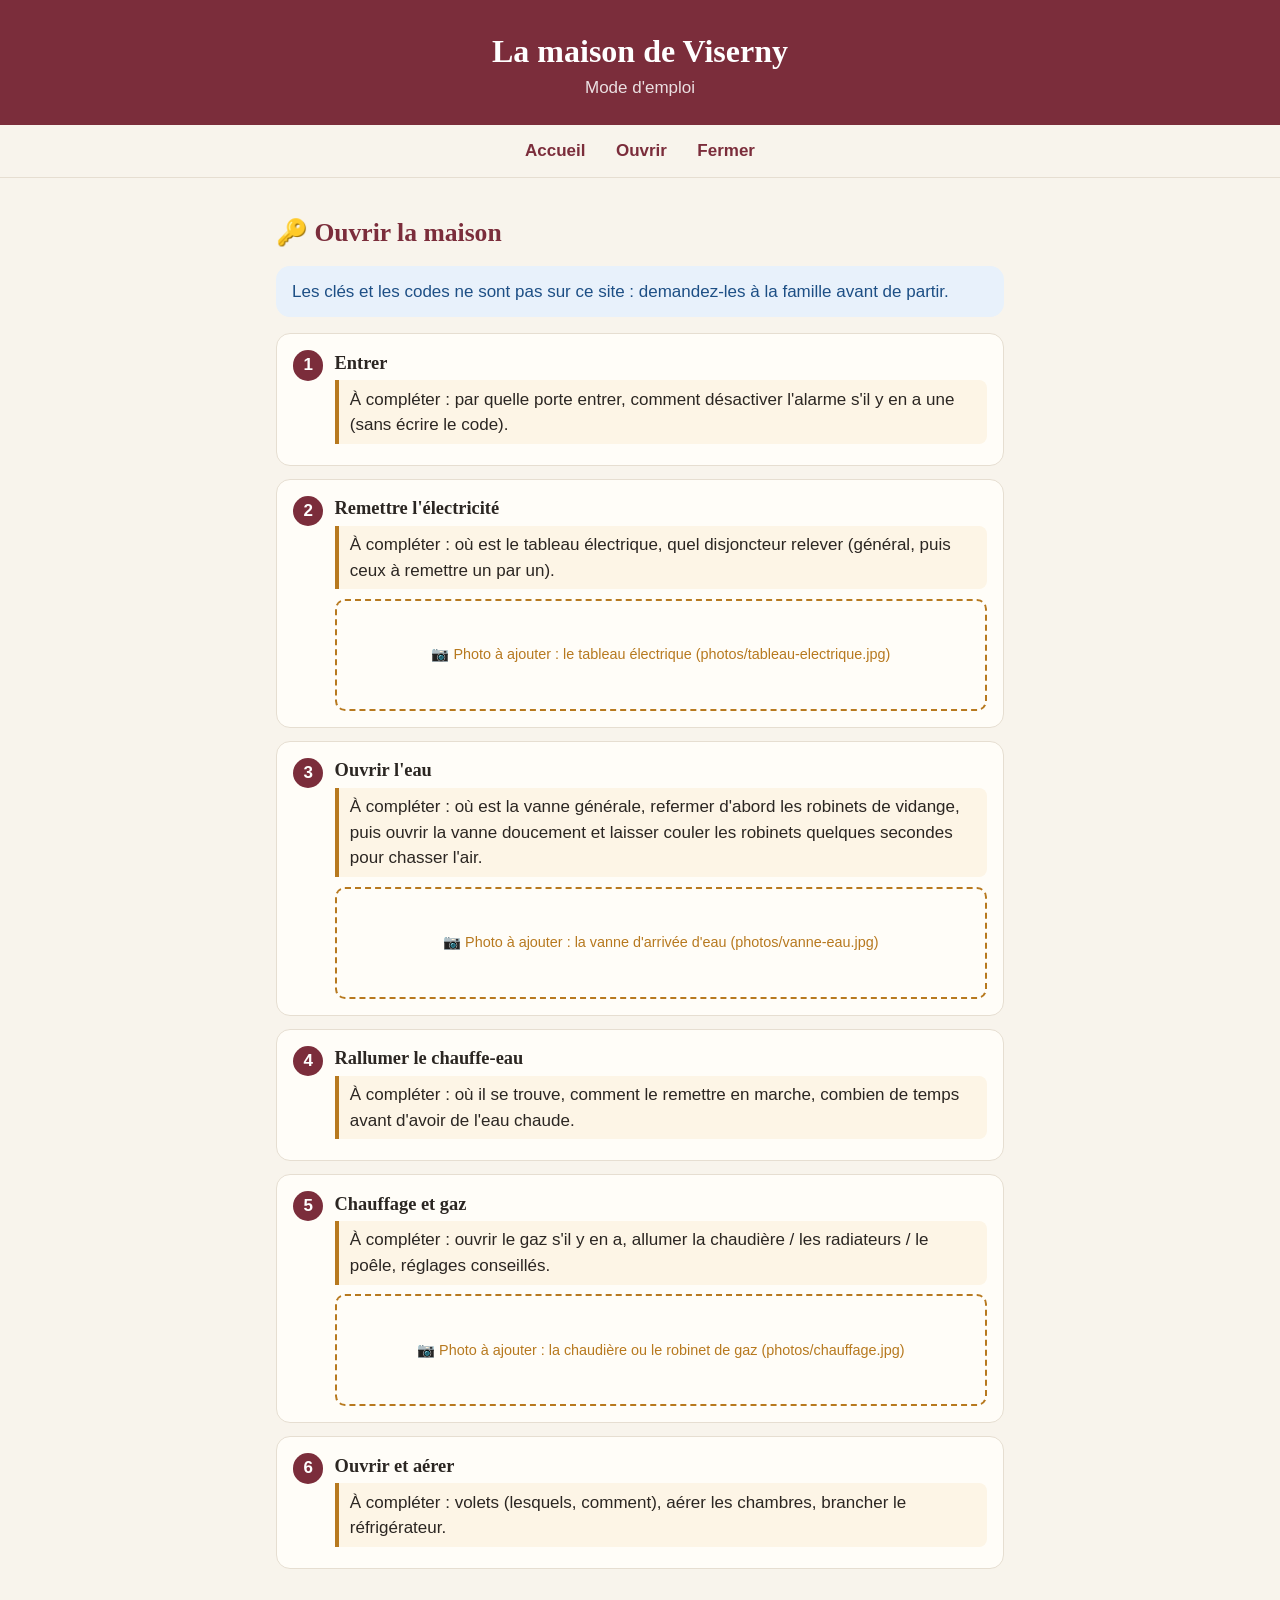
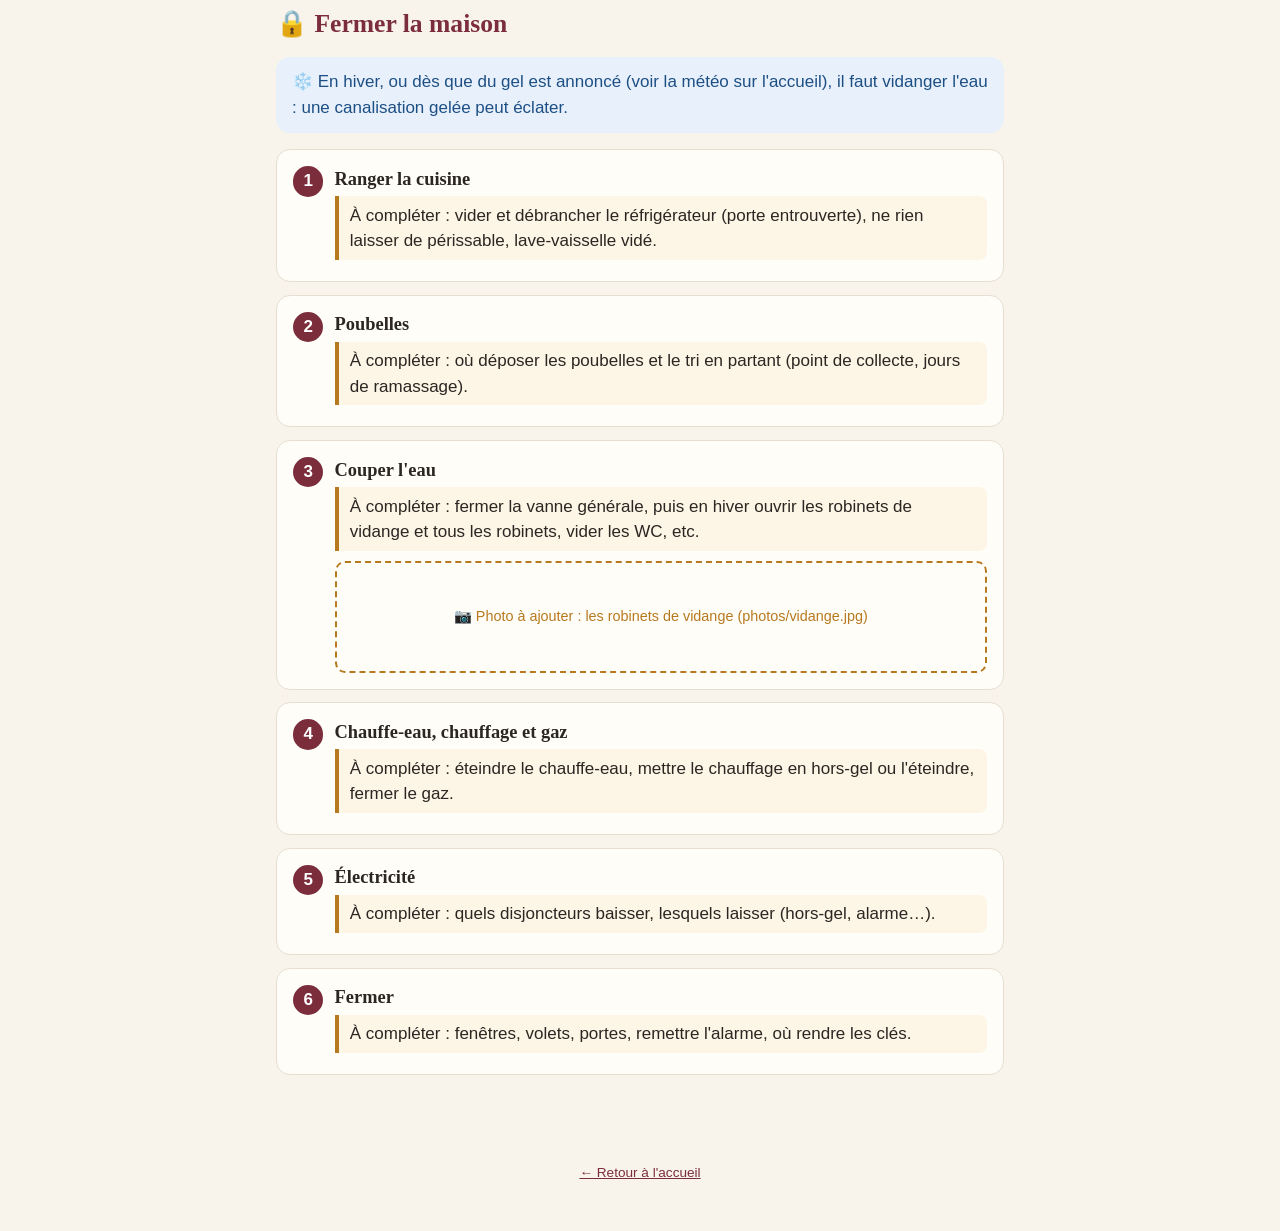
==== consignes.html @ ab9be5b4 "Site de la maison de Viserny : météo, sorties, consignes Co-Authored-By: Claude Opus 5.5 <noreply@an" ====
<!doctype html>
<html lang="fr">
<head>
  <meta charset="utf-8">
  <meta name="viewport" content="width=device-width, initial-scale=1">
  <meta name="robots" content="noindex, nofollow">
  <title>Ouvrir et fermer la maison · Viserny</title>
  <link rel="icon" href="data:image/svg+xml,<svg xmlns='http://www.w3.org/2000/svg' viewBox='0 0 100 100'><text y='.9em' font-size='90'>🏡</text></svg>">
  <link rel="stylesheet" href="style.css">
</head>
<body>
  <!--
    POUR COMPLÉTER CETTE PAGE
    - Remplacer chaque bloc <p class="a-completer">…</p> par le vrai texte (en retirant class="a-completer").
    - Pour une photo : la déposer dans photos/ puis remplacer
        <figure class="photo-a-ajouter">📷 …</figure>
      par
        <figure><img src="photos/nom.jpg" alt="description"><figcaption>légende</figcaption></figure>
    - Ajouter une étape = copier un <li>…</li> ; la numérotation suit toute seule.
    - Pas de code d'alarme, de cachette de clé ni d'adresse : le site est public.
  -->
  <header class="haut">
    <h1>La maison de Viserny</h1>
    <p>Mode d'emploi</p>
  </header>

  <nav class="menu">
    <a href="index.html">Accueil</a>
    <a href="#ouvrir">Ouvrir</a>
    <a href="#fermer">Fermer</a>
  </nav>

  <main>
    <section id="ouvrir">
      <h2>🔑 Ouvrir la maison</h2>
      <p class="encadre">Les clés et les codes ne sont pas sur ce site : demandez-les à la famille avant de partir.</p>
      <ol class="etapes">
        <li>
          <h3>Entrer</h3>
          <p class="a-completer">À compléter : par quelle porte entrer, comment désactiver l'alarme s'il y en a une (sans écrire le code).</p>
        </li>
        <li>
          <h3>Remettre l'électricité</h3>
          <p class="a-completer">À compléter : où est le tableau électrique, quel disjoncteur relever (général, puis ceux à remettre un par un).</p>
          <figure class="photo-a-ajouter">📷 Photo à ajouter : le tableau électrique (photos/tableau-electrique.jpg)</figure>
        </li>
        <li>
          <h3>Ouvrir l'eau</h3>
          <p class="a-completer">À compléter : où est la vanne générale, refermer d'abord les robinets de vidange, puis ouvrir la vanne doucement et laisser couler les robinets quelques secondes pour chasser l'air.</p>
          <figure class="photo-a-ajouter">📷 Photo à ajouter : la vanne d'arrivée d'eau (photos/vanne-eau.jpg)</figure>
        </li>
        <li>
          <h3>Rallumer le chauffe-eau</h3>
          <p class="a-completer">À compléter : où il se trouve, comment le remettre en marche, combien de temps avant d'avoir de l'eau chaude.</p>
        </li>
        <li>
          <h3>Chauffage et gaz</h3>
          <p class="a-completer">À compléter : ouvrir le gaz s'il y en a, allumer la chaudière / les radiateurs / le poêle, réglages conseillés.</p>
          <figure class="photo-a-ajouter">📷 Photo à ajouter : la chaudière ou le robinet de gaz (photos/chauffage.jpg)</figure>
        </li>
        <li>
          <h3>Ouvrir et aérer</h3>
          <p class="a-completer">À compléter : volets (lesquels, comment), aérer les chambres, brancher le réfrigérateur.</p>
        </li>
      </ol>
    </section>

    <section id="fermer">
      <h2>🔒 Fermer la maison</h2>
      <p class="encadre">❄️ En hiver, ou dès que du gel est annoncé (voir la météo sur l'accueil), il faut vidanger l'eau : une canalisation gelée peut éclater.</p>
      <ol class="etapes">
        <li>
          <h3>Ranger la cuisine</h3>
          <p class="a-completer">À compléter : vider et débrancher le réfrigérateur (porte entrouverte), ne rien laisser de périssable, lave-vaisselle vidé.</p>
        </li>
        <li>
          <h3>Poubelles</h3>
          <p class="a-completer">À compléter : où déposer les poubelles et le tri en partant (point de collecte, jours de ramassage).</p>
        </li>
        <li>
          <h3>Couper l'eau</h3>
          <p class="a-completer">À compléter : fermer la vanne générale, puis en hiver ouvrir les robinets de vidange et tous les robinets, vider les WC, etc.</p>
          <figure class="photo-a-ajouter">📷 Photo à ajouter : les robinets de vidange (photos/vidange.jpg)</figure>
        </li>
        <li>
          <h3>Chauffe-eau, chauffage et gaz</h3>
          <p class="a-completer">À compléter : éteindre le chauffe-eau, mettre le chauffage en hors-gel ou l'éteindre, fermer le gaz.</p>
        </li>
        <li>
          <h3>Électricité</h3>
          <p class="a-completer">À compléter : quels disjoncteurs baisser, lesquels laisser (hors-gel, alarme…).</p>
        </li>
        <li>
          <h3>Fermer</h3>
          <p class="a-completer">À compléter : fenêtres, volets, portes, remettre l'alarme, où rendre les clés.</p>
        </li>
      </ol>
    </section>
  </main>

  <footer><a href="index.html">← Retour à l'accueil</a></footer>
</body>
</html>
---- style.css ----
:root {
  --fond: #f8f4ec;
  --carte: #fffdf8;
  --texte: #2b2622;
  --doux: #6f655b;
  --vin: #7b2d3b;
  --vin-clair: #f3e4e4;
  --pierre: #e6ded1;
  --gel: #2b6cb0;
  --a-faire: #b7791f;
  --rayon: 14px;
}

* { box-sizing: border-box; }

html { scroll-behavior: smooth; scroll-padding-top: 4rem; }

body {
  margin: 0;
  font: 17px/1.5 -apple-system, BlinkMacSystemFont, "Segoe UI", Roboto, sans-serif;
  color: var(--texte);
  background: var(--fond);
}

h1, h2, h3 { font-family: Georgia, "Times New Roman", serif; line-height: 1.2; }

a { color: var(--vin); }

header.haut {
  background: var(--vin);
  color: #fff;
  padding: 2rem 1rem 1.5rem;
  text-align: center;
}
header.haut h1 { margin: 0; font-size: 2rem; }
header.haut p { margin: .3rem 0 0; opacity: .85; }

nav.menu {
  position: sticky;
  top: 0;
  z-index: 10;
  display: flex;
  justify-content: center;
  gap: .3rem;
  padding: .5rem;
  background: var(--fond);
  border-bottom: 1px solid var(--pierre);
  overflow-x: auto;
}
nav.menu a {
  padding: .35rem .8rem;
  border-radius: 999px;
  text-decoration: none;
  white-space: nowrap;
  font-weight: 600;
}
nav.menu a:hover, nav.menu a[aria-current] { background: var(--vin-clair); }

main { max-width: 760px; margin: 0 auto; padding: 1rem; }

section { margin: 1.5rem 0 2.5rem; }
section > h2 { margin: 0 0 .8rem; font-size: 1.6rem; color: var(--vin); }

.carte {
  background: var(--carte);
  border: 1px solid var(--pierre);
  border-radius: var(--rayon);
  padding: 1rem;
}

.discret { color: var(--doux); font-size: .9rem; }

/* Météo */
.meteo-maintenant { display: flex; align-items: center; gap: 1rem; margin-bottom: .8rem; }
.meteo-maintenant .icone { font-size: 3rem; }
.meteo-maintenant .temp { font-size: 2.2rem; font-weight: 700; }
.jours {
  display: grid;
  grid-template-columns: repeat(7, minmax(4.6rem, 1fr));
  gap: .4rem;
  overflow-x: auto;
}
.jour { text-align: center; padding: .6rem .2rem; border-radius: 10px; background: var(--fond); }
.jour .nom { font-weight: 600; font-size: .9rem; }
.jour .icone { font-size: 1.7rem; }
.jour .max { font-weight: 700; }
.jour .min { color: var(--doux); }
.jour .pluie { font-size: .8rem; color: var(--gel); }
.jour.gel { box-shadow: inset 0 0 0 2px var(--gel); }
.alerte-gel {
  margin-top: .8rem;
  padding: .6rem .8rem;
  border-radius: 10px;
  background: #e8f1fb;
  color: #1d4f85;
}

/* Événements */
.evenement { display: flex; gap: .9rem; padding: .8rem 0; border-top: 1px solid var(--pierre); }
.evenement:first-child { border-top: 0; }
.date {
  flex: 0 0 3.6rem;
  text-align: center;
  background: var(--vin-clair);
  color: var(--vin);
  border-radius: 10px;
  padding: .35rem 0;
  align-self: flex-start;
  line-height: 1.15;
}
.date .j { display: block; font-size: 1.4rem; font-weight: 700; }
.date .m, .date .s { display: block; font-size: .75rem; text-transform: uppercase; }
.evenement h3 { margin: 0; font-size: 1.05rem; font-family: inherit; }
.evenement .ou { color: var(--doux); font-size: .9rem; }
.evenement .resume { margin: .2rem 0 0; font-size: .9rem; }
.etiquette {
  display: inline-block;
  font-size: .75rem;
  padding: .05rem .5rem;
  margin: .25rem .25rem 0 0;
  border-radius: 999px;
  background: var(--pierre);
}
details.en-cours { margin-top: 1rem; }
details.en-cours summary { cursor: pointer; font-weight: 600; color: var(--vin); }
button.plus {
  display: block;
  margin: 1rem auto 0;
  padding: .55rem 1.2rem;
  font: inherit;
  font-weight: 600;
  color: var(--vin);
  background: var(--carte);
  border: 1px solid var(--vin);
  border-radius: 999px;
  cursor: pointer;
}

/* Consignes */
.tuiles { display: grid; grid-template-columns: 1fr 1fr; gap: .8rem; }
.tuile {
  display: block;
  padding: 1.2rem 1rem;
  text-align: center;
  text-decoration: none;
  color: var(--texte);
  font-weight: 700;
  font-size: 1.1rem;
}
.tuile span { display: block; font-size: 2.2rem; }

ol.etapes { list-style: none; counter-reset: etape; padding: 0; margin: 0; }
ol.etapes > li {
  counter-increment: etape;
  position: relative;
  padding: 1rem 1rem 1rem 3.6rem;
  margin-bottom: .8rem;
  background: var(--carte);
  border: 1px solid var(--pierre);
  border-radius: var(--rayon);
}
ol.etapes > li::before {
  content: counter(etape);
  position: absolute;
  left: 1rem;
  top: 1rem;
  width: 1.9rem;
  height: 1.9rem;
  border-radius: 50%;
  background: var(--vin);
  color: #fff;
  font-weight: 700;
  text-align: center;
  line-height: 1.9rem;
}
ol.etapes h3 { margin: .1rem 0 .4rem; font-size: 1.15rem; }
ol.etapes p { margin: .3rem 0; }
figure { margin: .6rem 0 0; }
figure img { width: 100%; border-radius: 10px; display: block; }
figure figcaption { font-size: .85rem; color: var(--doux); margin-top: .3rem; }

/* Zones encore à compléter : bien visibles tant que le texte n'est pas écrit */
.a-completer {
  border-left: 4px solid var(--a-faire);
  background: #fdf5e6;
  padding: .4rem .7rem;
  border-radius: 0 8px 8px 0;
}
figure.photo-a-ajouter {
  display: flex;
  align-items: center;
  justify-content: center;
  min-height: 7rem;
  padding: 1rem;
  text-align: center;
  border: 2px dashed var(--a-faire);
  border-radius: 10px;
  color: var(--a-faire);
  font-size: .9rem;
}
.encadre {
  padding: .8rem 1rem;
  border-radius: var(--rayon);
  background: #e8f1fb;
  color: #1d4f85;
  margin-bottom: 1rem;
}

footer { text-align: center; padding: 2rem 1rem 3rem; color: var(--doux); font-size: .85rem; }

@media (max-width: 520px) {
  body { font-size: 16px; }
  header.haut h1 { font-size: 1.7rem; }
}
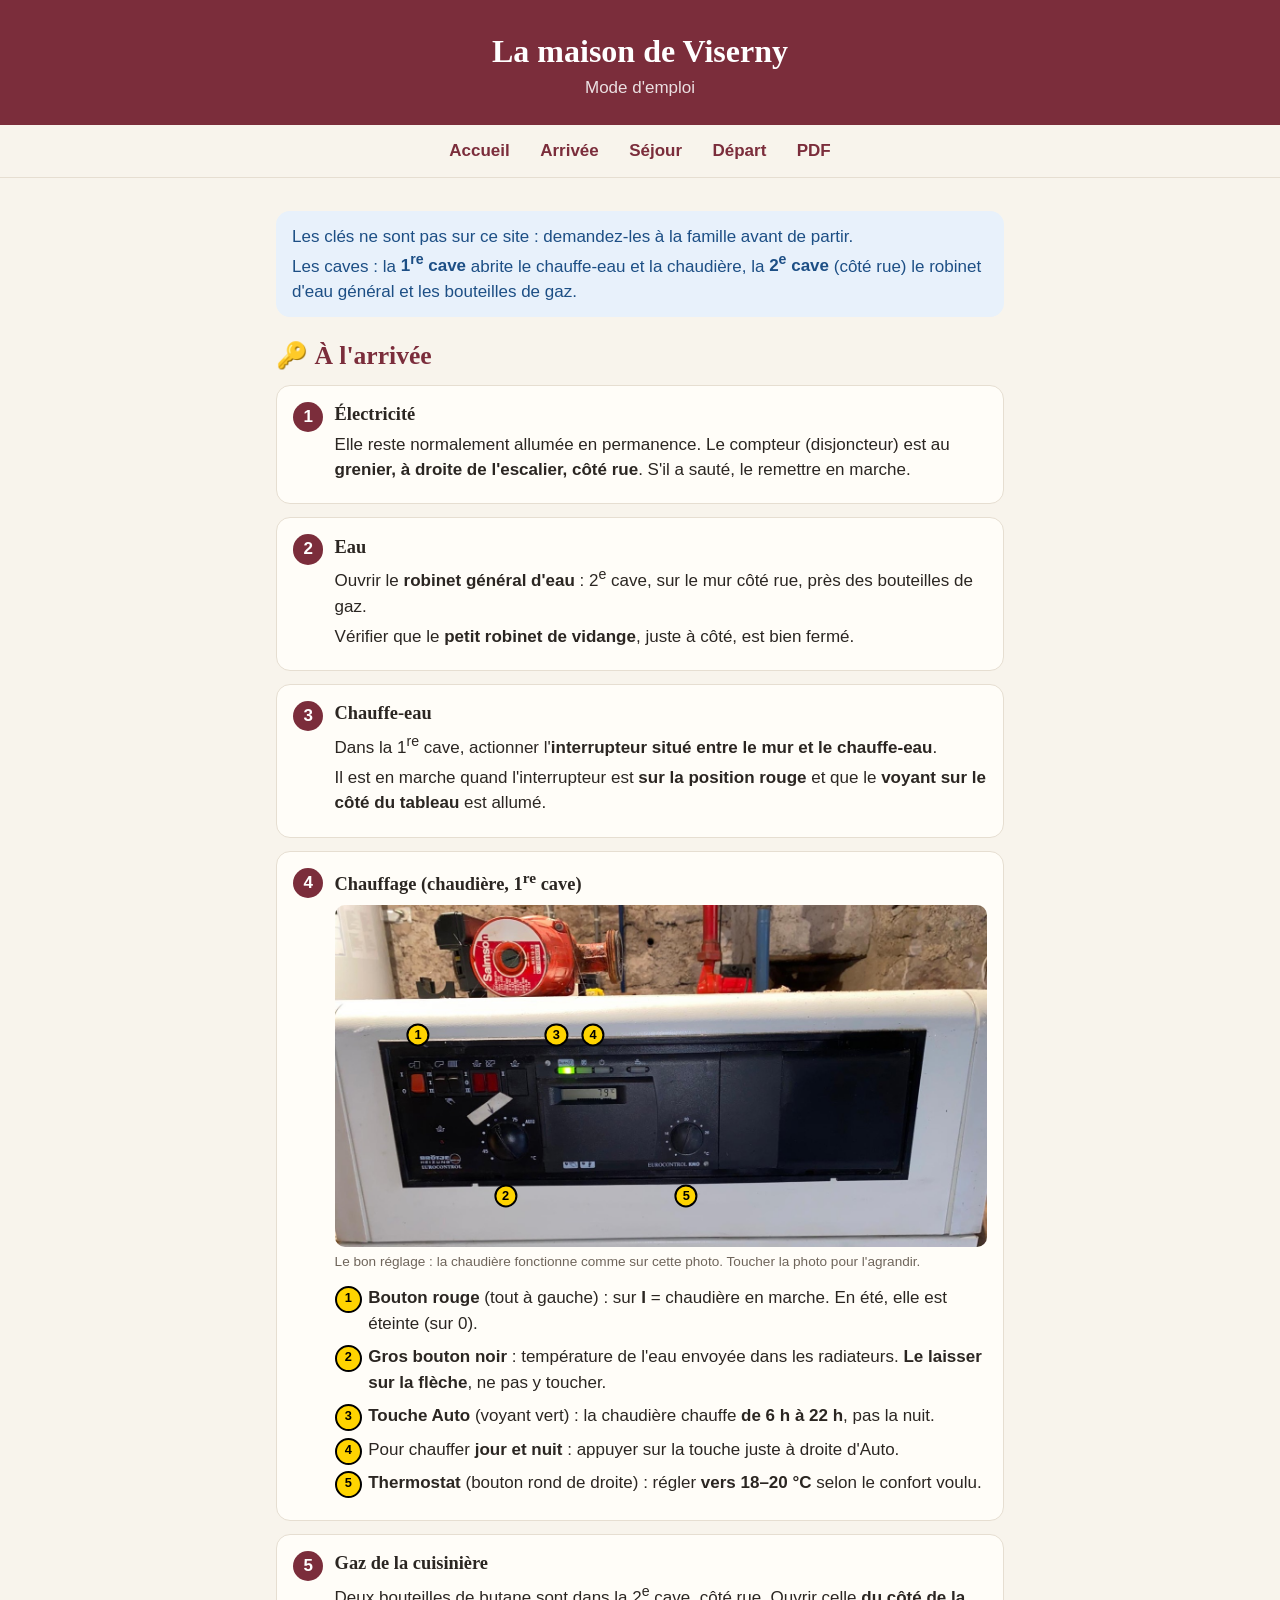
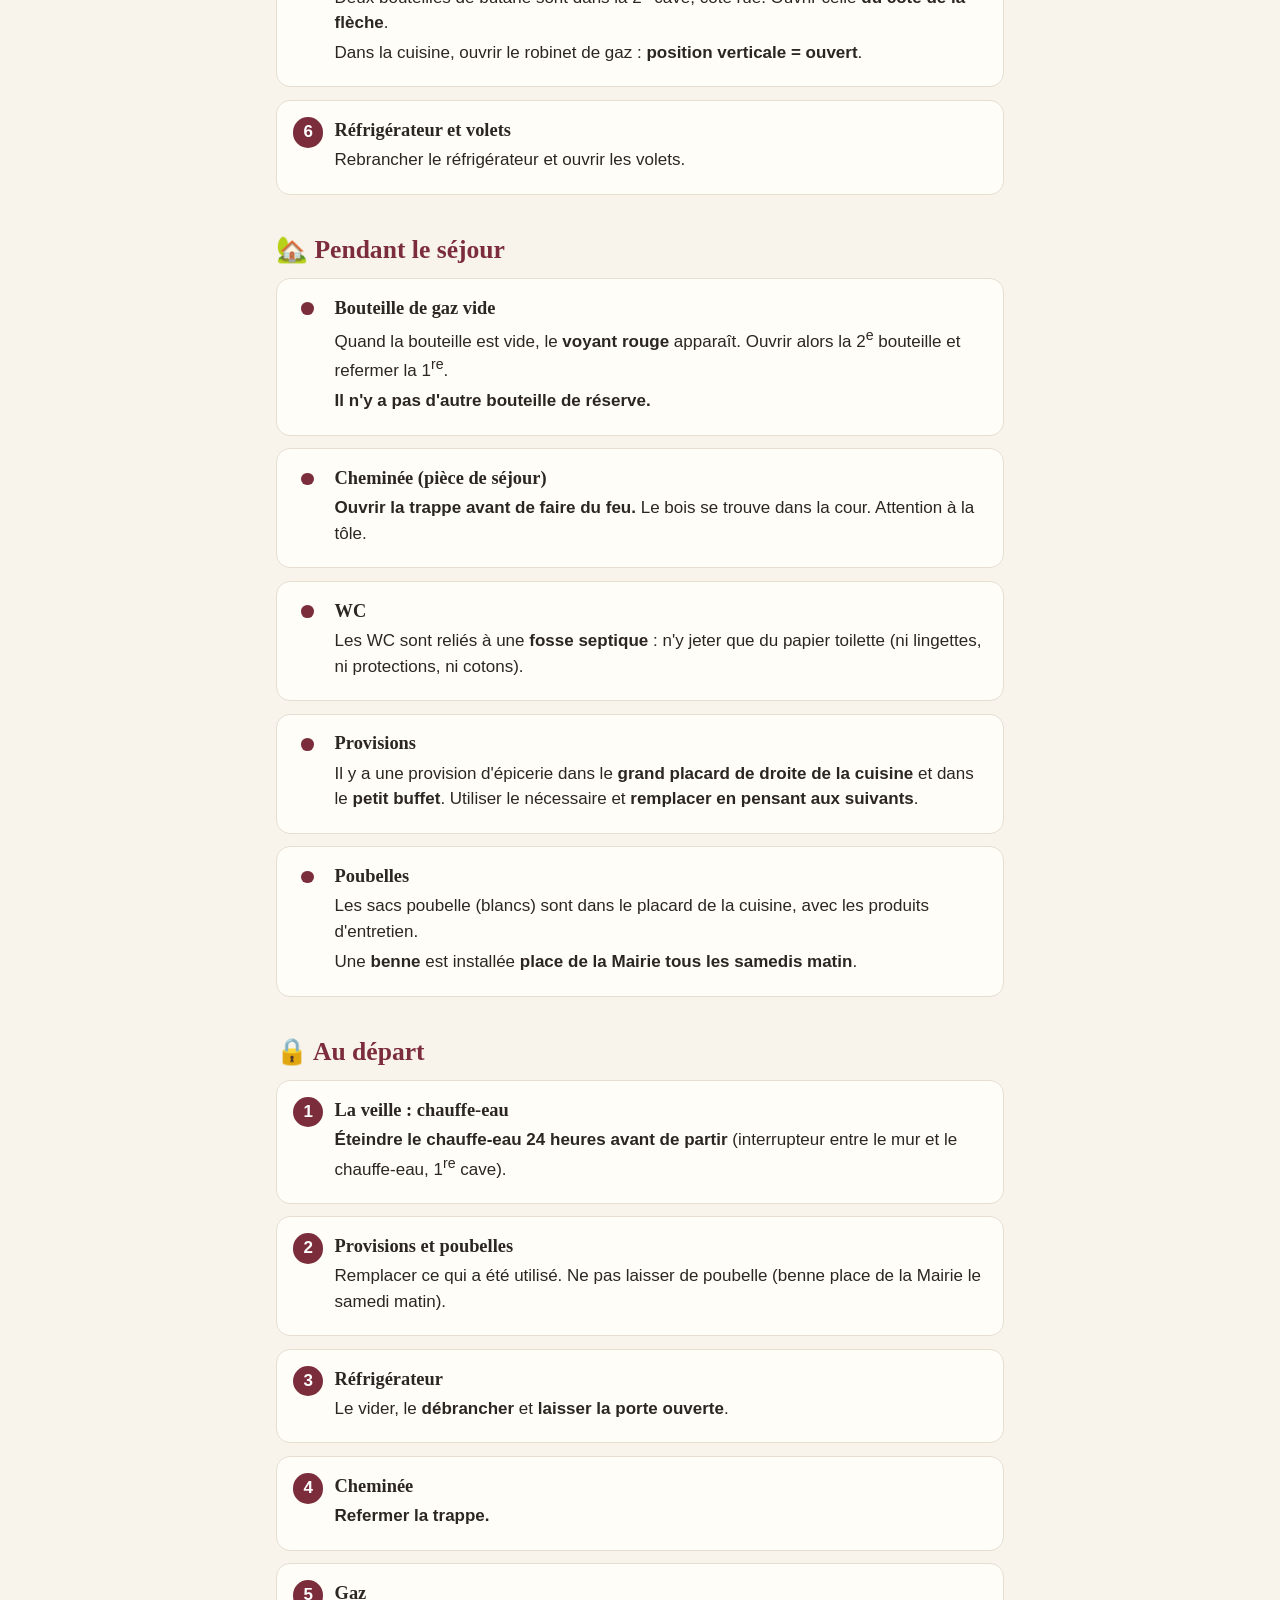
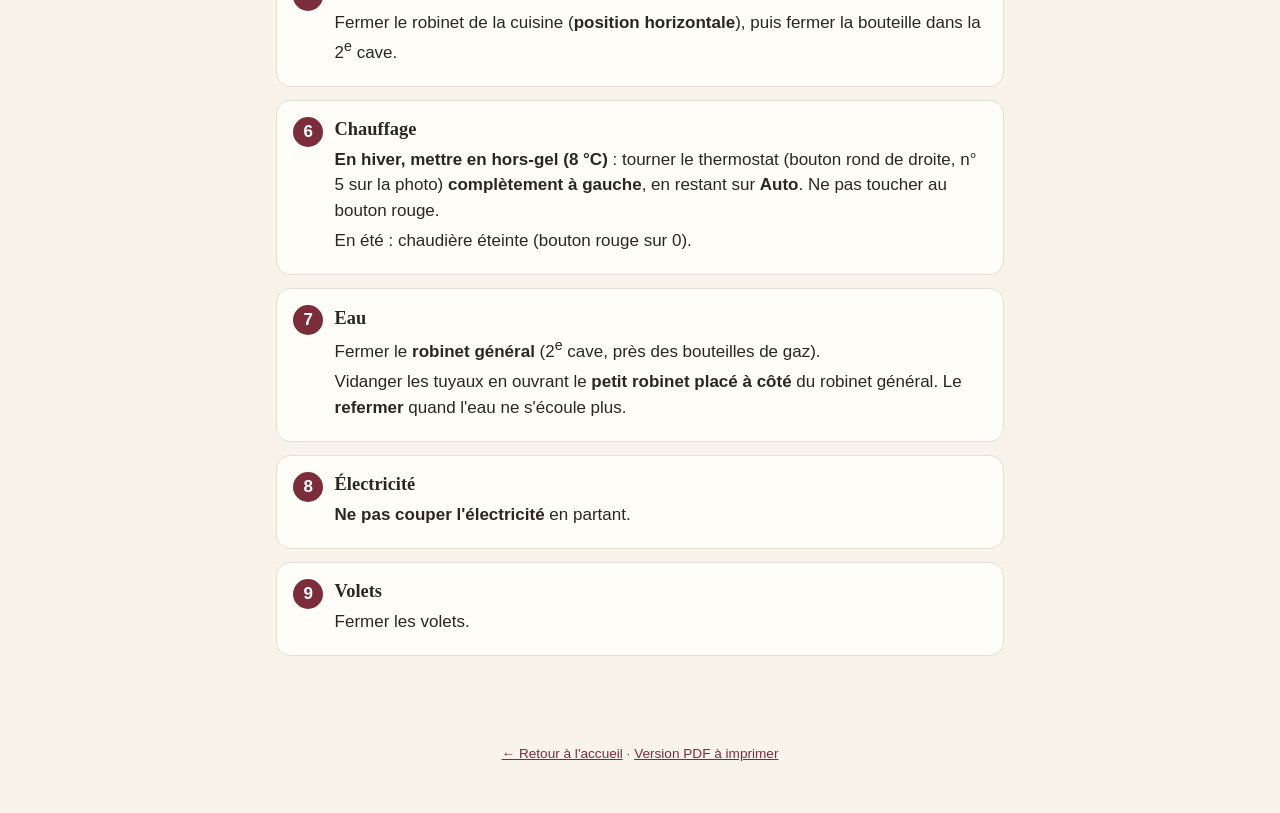
==== commit 00b0483b: "Consignes d'arrivée, de séjour et de départ d'après les notes de la famille, photo de la chaudière, " ====
--- a/consignes.html
+++ b/consignes.html
@@ -10,13 +10,11 @@
 </head>
 <body>
   <!--
-    POUR COMPLÉTER CETTE PAGE
-    - Remplacer chaque bloc <p class="a-completer">…</p> par le vrai texte (en retirant class="a-completer").
-    - Pour une photo : la déposer dans photos/ puis remplacer
-        <figure class="photo-a-ajouter">📷 …</figure>
-      par
+    POUR MODIFIER CETTE PAGE
+    - Ajouter une étape = copier un <li>…</li> ; la numérotation suit toute seule.
+    - Photo : la déposer dans photos/ et l'insérer avec
         <figure><img src="photos/nom.jpg" alt="description"><figcaption>légende</figcaption></figure>
-    - Ajouter une étape = copier un <li>…</li> ; la numérotation suit toute seule.
+    - Après modification, régénérer le PDF : ./make-pdf.sh
     - Pas de code d'alarme, de cachette de clé ni d'adresse : le site est public.
   -->
   <header class="haut">
@@ -26,78 +24,139 @@
 
   <nav class="menu">
     <a href="index.html">Accueil</a>
-    <a href="#ouvrir">Ouvrir</a>
-    <a href="#fermer">Fermer</a>
+    <a href="#ouvrir">Arrivée</a>
+    <a href="#sejour">Séjour</a>
+    <a href="#fermer">Départ</a>
+    <a href="consignes.pdf">PDF</a>
   </nav>
 
   <main>
+    <p class="encadre">Les clés ne sont pas sur ce site : demandez-les à la famille avant de partir.<br>
+      Les caves : la <strong>1<sup>re</sup> cave</strong> abrite le chauffe-eau et la chaudière, la <strong>2<sup>e</sup> cave</strong> (côté rue) le robinet d'eau général et les bouteilles de gaz.</p>
+
     <section id="ouvrir">
-      <h2>🔑 Ouvrir la maison</h2>
-      <p class="encadre">Les clés et les codes ne sont pas sur ce site : demandez-les à la famille avant de partir.</p>
+      <h2>🔑 À l'arrivée</h2>
       <ol class="etapes">
         <li>
-          <h3>Entrer</h3>
-          <p class="a-completer">À compléter : par quelle porte entrer, comment désactiver l'alarme s'il y en a une (sans écrire le code).</p>
+          <h3>Électricité</h3>
+          <p>Elle reste normalement allumée en permanence. Le compteur (disjoncteur) est au <strong>grenier, à droite de l'escalier, côté rue</strong>. S'il a sauté, le remettre en marche.</p>
         </li>
         <li>
-          <h3>Remettre l'électricité</h3>
-          <p class="a-completer">À compléter : où est le tableau électrique, quel disjoncteur relever (général, puis ceux à remettre un par un).</p>
-          <figure class="photo-a-ajouter">📷 Photo à ajouter : le tableau électrique (photos/tableau-electrique.jpg)</figure>
+          <h3>Eau</h3>
+          <p>Ouvrir le <strong>robinet général d'eau</strong> : 2<sup>e</sup> cave, sur le mur côté rue, près des bouteilles de gaz.</p>
+          <p>Vérifier que le <strong>petit robinet de vidange</strong>, juste à côté, est bien fermé.</p>
         </li>
         <li>
-          <h3>Ouvrir l'eau</h3>
-          <p class="a-completer">À compléter : où est la vanne générale, refermer d'abord les robinets de vidange, puis ouvrir la vanne doucement et laisser couler les robinets quelques secondes pour chasser l'air.</p>
-          <figure class="photo-a-ajouter">📷 Photo à ajouter : la vanne d'arrivée d'eau (photos/vanne-eau.jpg)</figure>
+          <h3>Chauffe-eau</h3>
+          <p>Dans la 1<sup>re</sup> cave, actionner l'<strong>interrupteur situé entre le mur et le chauffe-eau</strong>.</p>
+          <p>Il est en marche quand l'interrupteur est <strong>sur la position rouge</strong> et que le <strong>voyant sur le côté du tableau</strong> est allumé.</p>
+        </li>
+        <li class="chaudiere">
+          <h3>Chauffage (chaudière, 1<sup>re</sup> cave)</h3>
+          <figure class="reperes">
+            <div class="photo-reperes">
+              <a href="photos/chaudiere.jpg"><img src="photos/chaudiere.jpg" alt="Panneau de la chaudière Brötje Eurocontrol, réglé correctement"></a>
+              <span class="repere" style="left:12.8%;top:38%">1</span>
+              <span class="repere" style="left:26.2%;top:85%">2</span>
+              <span class="repere" style="left:34%;top:38%">3</span>
+              <span class="repere" style="left:39.6%;top:38%">4</span>
+              <span class="repere" style="left:53.9%;top:85%">5</span>
+            </div>
+            <figcaption>Le bon réglage : la chaudière fonctionne comme sur cette photo. Toucher la photo pour l'agrandir.</figcaption>
+          </figure>
+          <ol class="legende">
+            <li><strong>Bouton rouge</strong> (tout à gauche) : sur <strong>I</strong> = chaudière en marche. En été, elle est éteinte (sur 0).</li>
+            <li><strong>Gros bouton noir</strong> : température de l'eau envoyée dans les radiateurs. <strong>Le laisser sur la flèche</strong>, ne pas y toucher.</li>
+            <li><strong>Touche Auto</strong> (voyant vert) : la chaudière chauffe <strong>de 6 h à 22 h</strong>, pas la nuit.</li>
+            <li>Pour chauffer <strong>jour et nuit</strong> : appuyer sur la touche juste à droite d'Auto.</li>
+            <li><strong>Thermostat</strong> (bouton rond de droite) : régler <strong>vers 18–20 °C</strong> selon le confort voulu.</li>
+          </ol>
         </li>
         <li>
-          <h3>Rallumer le chauffe-eau</h3>
-          <p class="a-completer">À compléter : où il se trouve, comment le remettre en marche, combien de temps avant d'avoir de l'eau chaude.</p>
+          <h3>Gaz de la cuisinière</h3>
+          <p>Deux bouteilles de butane sont dans la 2<sup>e</sup> cave, côté rue. Ouvrir celle <strong>du côté de la flèche</strong>.</p>
+          <p>Dans la cuisine, ouvrir le robinet de gaz : <strong>position verticale = ouvert</strong>.</p>
         </li>
         <li>
-          <h3>Chauffage et gaz</h3>
-          <p class="a-completer">À compléter : ouvrir le gaz s'il y en a, allumer la chaudière / les radiateurs / le poêle, réglages conseillés.</p>
-          <figure class="photo-a-ajouter">📷 Photo à ajouter : la chaudière ou le robinet de gaz (photos/chauffage.jpg)</figure>
+          <h3>Réfrigérateur et volets</h3>
+          <p>Rebrancher le réfrigérateur et ouvrir les volets.</p>
+        </li>
+      </ol>
+    </section>
+
+    <section id="sejour">
+      <h2>🏡 Pendant le séjour</h2>
+      <ol class="etapes puces">
+        <li>
+          <h3>Bouteille de gaz vide</h3>
+          <p>Quand la bouteille est vide, le <strong>voyant rouge</strong> apparaît. Ouvrir alors la 2<sup>e</sup> bouteille et refermer la 1<sup>re</sup>.</p>
+          <p><strong>Il n'y a pas d'autre bouteille de réserve.</strong></p>
         </li>
         <li>
-          <h3>Ouvrir et aérer</h3>
-          <p class="a-completer">À compléter : volets (lesquels, comment), aérer les chambres, brancher le réfrigérateur.</p>
+          <h3>Cheminée (pièce de séjour)</h3>
+          <p><strong>Ouvrir la trappe avant de faire du feu.</strong> Le bois se trouve dans la cour. Attention à la tôle.</p>
+        </li>
+        <li>
+          <h3>WC</h3>
+          <p>Les WC sont reliés à une <strong>fosse septique</strong> : n'y jeter que du papier toilette (ni lingettes, ni protections, ni cotons).</p>
+        </li>
+        <li>
+          <h3>Provisions</h3>
+          <p>Il y a une provision d'épicerie dans le <strong>grand placard de droite de la cuisine</strong> et dans le <strong>petit buffet</strong>. Utiliser le nécessaire et <strong>remplacer en pensant aux suivants</strong>.</p>
+        </li>
+        <li>
+          <h3>Poubelles</h3>
+          <p>Les sacs poubelle (blancs) sont dans le placard de la cuisine, avec les produits d'entretien.</p>
+          <p>Une <strong>benne</strong> est installée <strong>place de la Mairie tous les samedis matin</strong>.</p>
         </li>
       </ol>
     </section>
 
     <section id="fermer">
-      <h2>🔒 Fermer la maison</h2>
-      <p class="encadre">❄️ En hiver, ou dès que du gel est annoncé (voir la météo sur l'accueil), il faut vidanger l'eau : une canalisation gelée peut éclater.</p>
+      <h2>🔒 Au départ</h2>
       <ol class="etapes">
         <li>
-          <h3>Ranger la cuisine</h3>
-          <p class="a-completer">À compléter : vider et débrancher le réfrigérateur (porte entrouverte), ne rien laisser de périssable, lave-vaisselle vidé.</p>
+          <h3>La veille : chauffe-eau</h3>
+          <p><strong>Éteindre le chauffe-eau 24 heures avant de partir</strong> (interrupteur entre le mur et le chauffe-eau, 1<sup>re</sup> cave).</p>
         </li>
         <li>
-          <h3>Poubelles</h3>
-          <p class="a-completer">À compléter : où déposer les poubelles et le tri en partant (point de collecte, jours de ramassage).</p>
+          <h3>Provisions et poubelles</h3>
+          <p>Remplacer ce qui a été utilisé. Ne pas laisser de poubelle (benne place de la Mairie le samedi matin).</p>
         </li>
         <li>
-          <h3>Couper l'eau</h3>
-          <p class="a-completer">À compléter : fermer la vanne générale, puis en hiver ouvrir les robinets de vidange et tous les robinets, vider les WC, etc.</p>
-          <figure class="photo-a-ajouter">📷 Photo à ajouter : les robinets de vidange (photos/vidange.jpg)</figure>
+          <h3>Réfrigérateur</h3>
+          <p>Le vider, le <strong>débrancher</strong> et <strong>laisser la porte ouverte</strong>.</p>
         </li>
         <li>
-          <h3>Chauffe-eau, chauffage et gaz</h3>
-          <p class="a-completer">À compléter : éteindre le chauffe-eau, mettre le chauffage en hors-gel ou l'éteindre, fermer le gaz.</p>
+          <h3>Cheminée</h3>
+          <p><strong>Refermer la trappe.</strong></p>
+        </li>
+        <li>
+          <h3>Gaz</h3>
+          <p>Fermer le robinet de la cuisine (<strong>position horizontale</strong>), puis fermer la bouteille dans la 2<sup>e</sup> cave.</p>
+        </li>
+        <li>
+          <h3>Chauffage</h3>
+          <p><strong>En hiver, mettre en hors-gel (8 °C)</strong> : tourner le thermostat (bouton rond de droite, n° 5 sur la photo) <strong>complètement à gauche</strong>, en restant sur <strong>Auto</strong>. Ne pas toucher au bouton rouge.</p>
+          <p>En été : chaudière éteinte (bouton rouge sur 0).</p>
+        </li>
+        <li>
+          <h3>Eau</h3>
+          <p>Fermer le <strong>robinet général</strong> (2<sup>e</sup> cave, près des bouteilles de gaz).</p>
+          <p>Vidanger les tuyaux en ouvrant le <strong>petit robinet placé à côté</strong> du robinet général. Le <strong>refermer</strong> quand l'eau ne s'écoule plus.</p>
         </li>
         <li>
           <h3>Électricité</h3>
-          <p class="a-completer">À compléter : quels disjoncteurs baisser, lesquels laisser (hors-gel, alarme…).</p>
+          <p><strong>Ne pas couper l'électricité</strong> en partant.</p>
         </li>
         <li>
-          <h3>Fermer</h3>
-          <p class="a-completer">À compléter : fenêtres, volets, portes, remettre l'alarme, où rendre les clés.</p>
+          <h3>Volets</h3>
+          <p>Fermer les volets.</p>
         </li>
       </ol>
     </section>
   </main>
 
-  <footer><a href="index.html">← Retour à l'accueil</a></footer>
+  <footer><a href="index.html">← Retour à l'accueil</a> · <a href="consignes.pdf">Version PDF à imprimer</a></footer>
 </body>
 </html>
--- a/style.css
+++ b/style.css
@@ -40,7 +40,6 @@
   top: 0;
   z-index: 10;
   display: flex;
-  justify-content: center;
   gap: .3rem;
   padding: .5rem;
   background: var(--fond);
@@ -55,6 +54,9 @@
   font-weight: 600;
 }
 nav.menu a:hover, nav.menu a[aria-current] { background: var(--vin-clair); }
+/* Centré quand ça tient, défilable sans couper le premier lien sinon */
+nav.menu a:first-child { margin-left: auto; }
+nav.menu a:last-child { margin-right: auto; }
 
 main { max-width: 760px; margin: 0 auto; padding: 1rem; }
 
@@ -211,4 +213,53 @@
 @media (max-width: 520px) {
   body { font-size: 16px; }
   header.haut h1 { font-size: 1.7rem; }
-}
+  nav.menu { gap: 0; }
+  nav.menu a { padding: .35rem .55rem; }
+  /* Photo de la chaudière en pleine largeur de la carte */
+  li.chaudiere figure { margin-left: -2.6rem; }
+  .repere { width: 1.15rem; height: 1.15rem; font-size: .65rem; line-height: .85rem; border-width: 1.5px; }
+}
+
+/* Photo de la chaudière avec repères numérotés */
+.photo-reperes { position: relative; }
+.photo-reperes img { width: 100%; border-radius: 10px; display: block; }
+.repere, ol.legende > li::before {
+  width: 1.45rem;
+  height: 1.45rem;
+  border-radius: 50%;
+  background: #ffd400;
+  color: #000;
+  border: 2px solid #000;
+  font-weight: 800;
+  font-size: .8rem;
+  line-height: 1.2rem;
+  text-align: center;
+}
+.repere { position: absolute; transform: translate(-50%, -50%); }
+ol.legende { list-style: none; counter-reset: repere; padding: 0; margin: .8rem 0 0; }
+ol.legende > li { counter-increment: repere; position: relative; padding-left: 2.1rem; margin: .5rem 0; }
+ol.legende > li::before { content: counter(repere); position: absolute; left: 0; top: .05rem; }
+
+/* Rubriques « Pendant le séjour » : pastilles au lieu de numéros */
+ol.etapes.puces > li::before { content: ""; width: .8rem; height: .8rem; top: 1.45rem; left: 1.5rem; }
+
+/* Impression / PDF */
+@media print {
+  @page { size: A4; margin: 14mm 14mm 16mm; }
+  body { font-size: 10.5pt; background: #fff; }
+  nav.menu, footer { display: none; }
+  header.haut { padding: 0 0 4mm; background: none; color: var(--vin); border-bottom: 2px solid var(--vin); }
+  header.haut h1 { font-size: 20pt; }
+  main { max-width: none; padding: 0; }
+  section { margin: 6mm 0 0; }
+  #sejour, #fermer { break-before: page; }
+  section > h2 { font-size: 16pt; break-after: avoid; }
+  ol.etapes > li { break-inside: avoid; padding: 3mm 4mm 3mm 13mm; margin-bottom: 2.5mm; }
+  ol.etapes > li::before { left: 3.5mm; top: 3mm; }
+  ol.etapes.puces > li::before { left: 5mm; top: 5mm; }
+  ol.etapes h3 { font-size: 12pt; }
+  .encadre { break-inside: avoid; }
+  li.chaudiere { break-inside: auto; }
+  .photo-reperes { max-width: 150mm; }
+  * { -webkit-print-color-adjust: exact; print-color-adjust: exact; }
+}
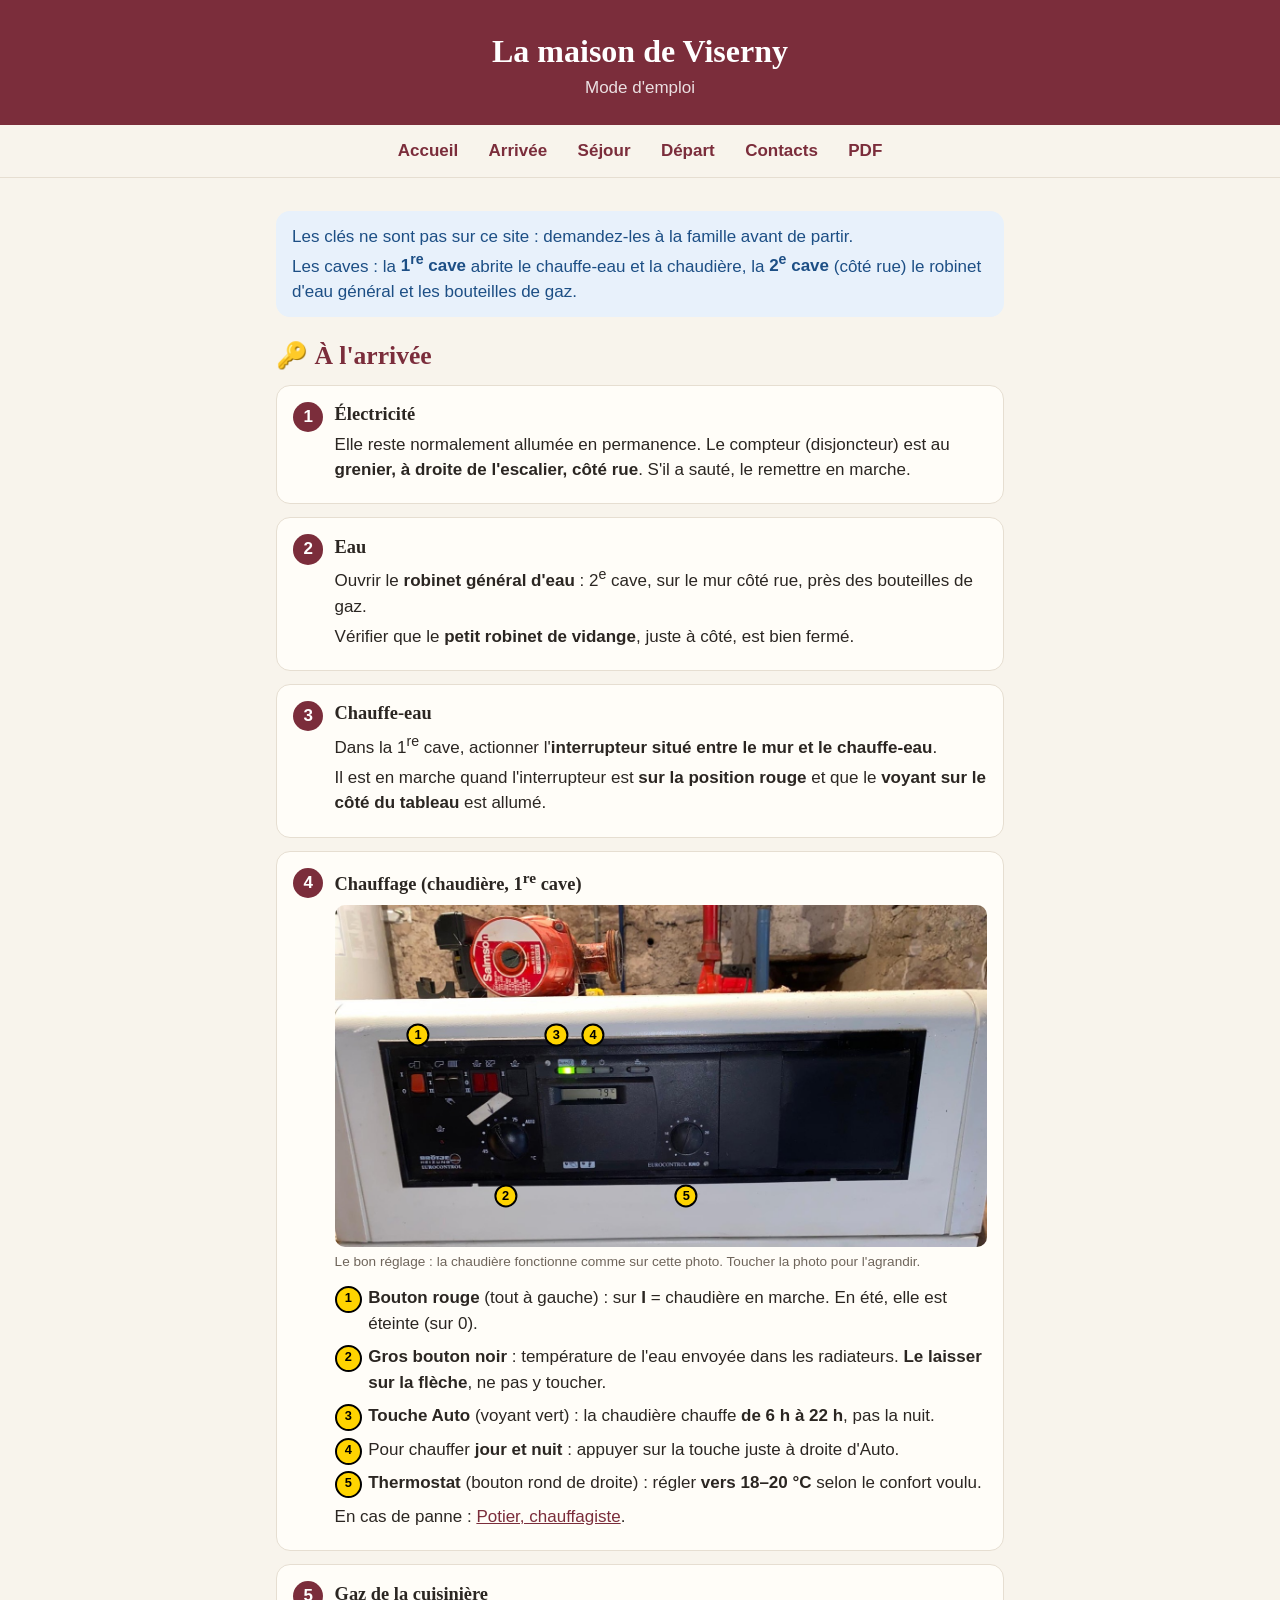
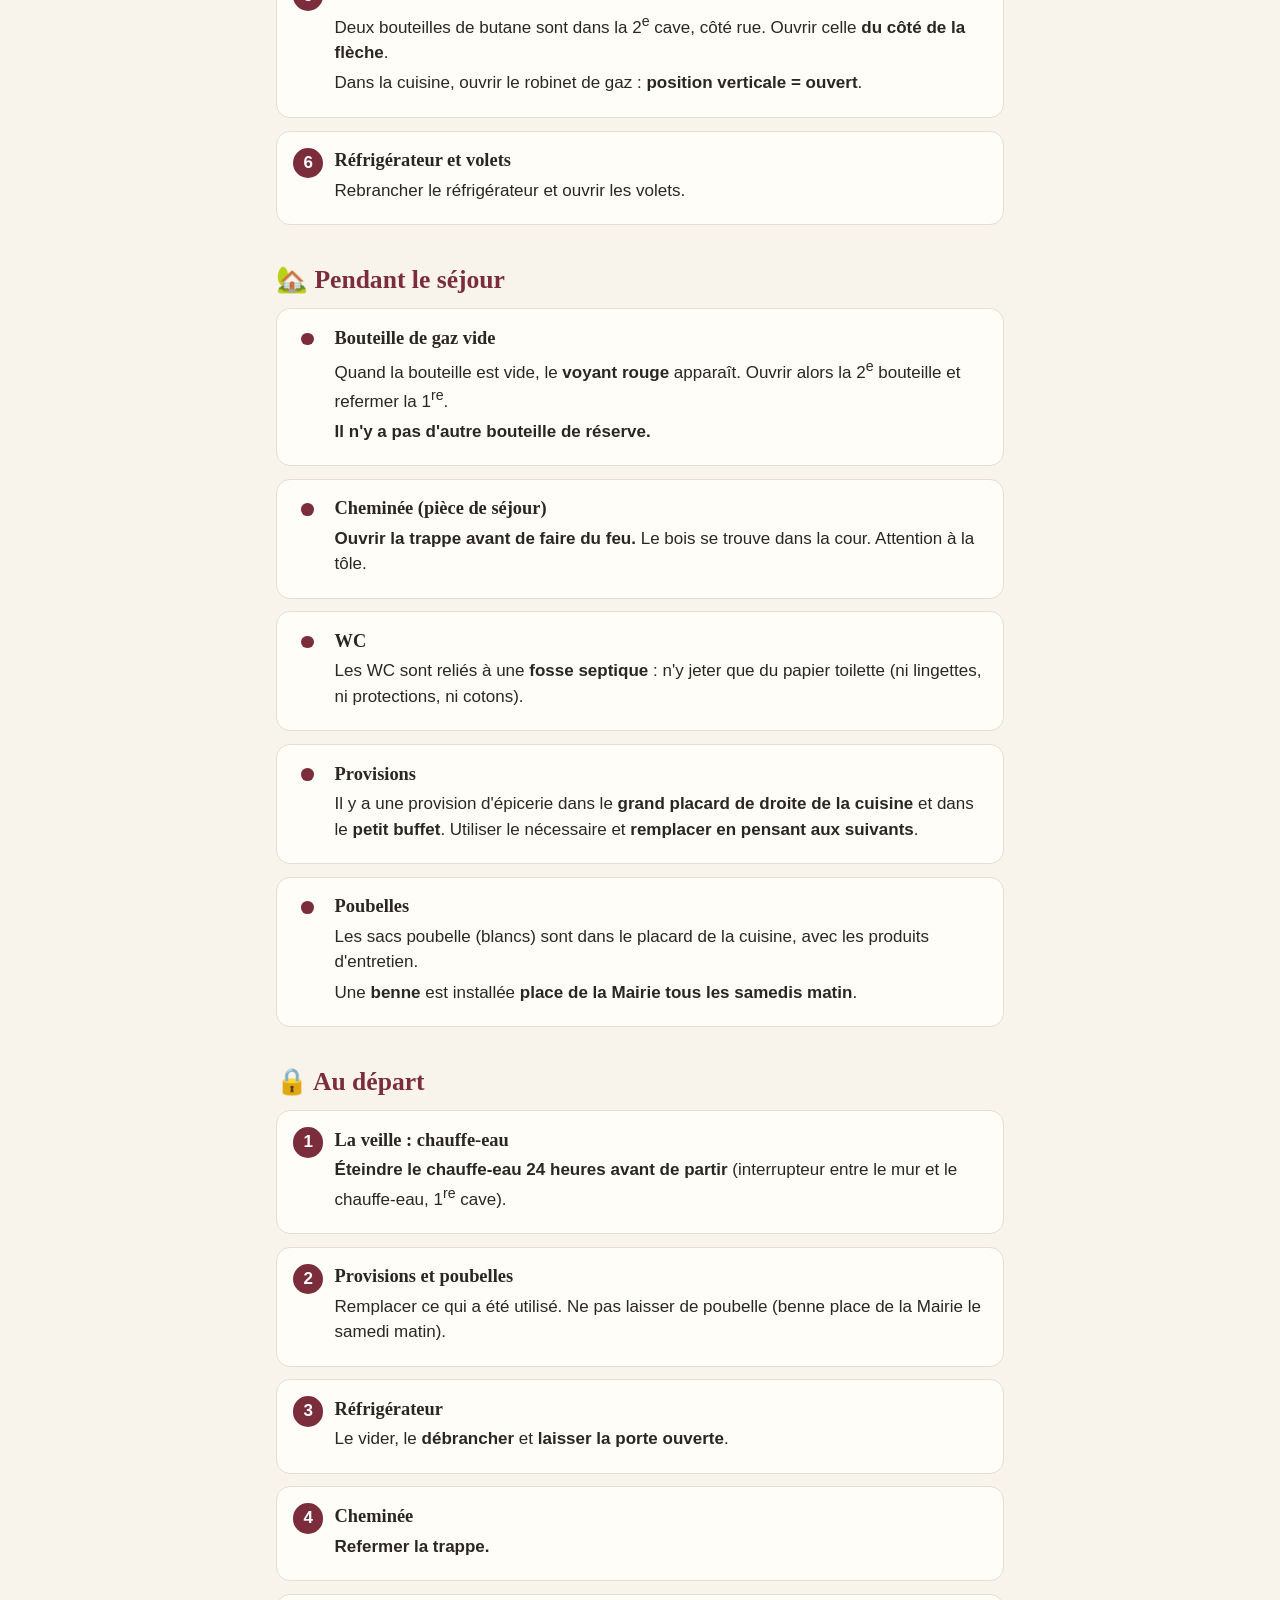
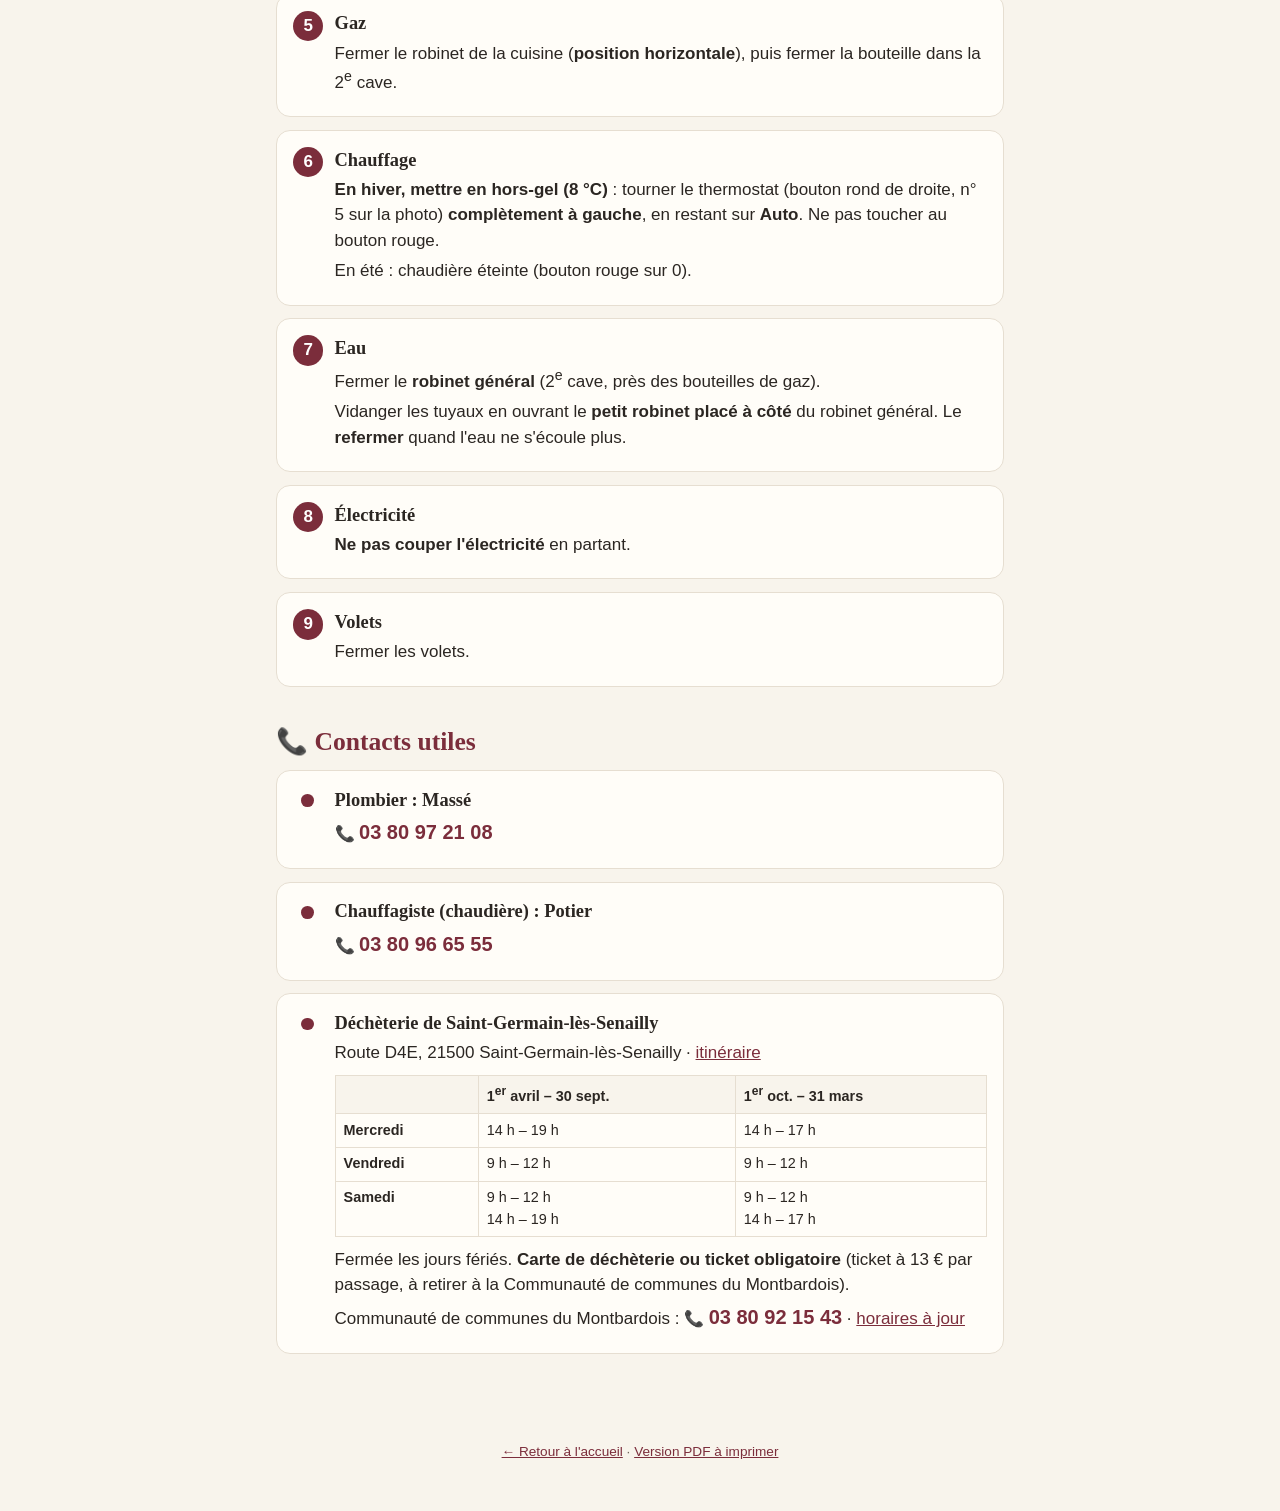
==== commit 4cce1730: "Contacts utiles : plombier, chauffagiste, déchèterie de Saint-Germain-lès-Senailly Co-Authored-By: C" ====
--- a/consignes.html
+++ b/consignes.html
@@ -27,6 +27,7 @@
     <a href="#ouvrir">Arrivée</a>
     <a href="#sejour">Séjour</a>
     <a href="#fermer">Départ</a>
+    <a href="#contacts">Contacts</a>
     <a href="consignes.pdf">PDF</a>
   </nav>
 
@@ -71,6 +72,7 @@
             <li>Pour chauffer <strong>jour et nuit</strong> : appuyer sur la touche juste à droite d'Auto.</li>
             <li><strong>Thermostat</strong> (bouton rond de droite) : régler <strong>vers 18–20 °C</strong> selon le confort voulu.</li>
           </ol>
+          <p>En cas de panne : <a href="#contacts">Potier, chauffagiste</a>.</p>
         </li>
         <li>
           <h3>Gaz de la cuisinière</h3>
@@ -155,6 +157,34 @@
         </li>
       </ol>
     </section>
+
+    <section id="contacts">
+      <h2>📞 Contacts utiles</h2>
+      <ol class="etapes puces">
+        <li>
+          <h3>Plombier : Massé</h3>
+          <p><a class="tel" href="tel:+33380972108">03 80 97 21 08</a></p>
+        </li>
+        <li>
+          <h3>Chauffagiste (chaudière) : Potier</h3>
+          <p><a class="tel" href="tel:+33380966555">03 80 96 65 55</a></p>
+        </li>
+        <li>
+          <h3>Déchèterie de Saint-Germain-lès-Senailly</h3>
+          <p>Route D4E, 21500 Saint-Germain-lès-Senailly · <a href="https://www.google.com/maps/search/?api=1&amp;query=D%C3%A9ch%C3%A8terie+Saint-Germain-l%C3%A8s-Senailly">itinéraire</a></p>
+          <table class="horaires">
+            <thead><tr><th></th><th>1<sup>er</sup> avril – 30 sept.</th><th>1<sup>er</sup> oct. – 31 mars</th></tr></thead>
+            <tbody>
+              <tr><th>Mercredi</th><td>14 h – 19 h</td><td>14 h – 17 h</td></tr>
+              <tr><th>Vendredi</th><td>9 h – 12 h</td><td>9 h – 12 h</td></tr>
+              <tr><th>Samedi</th><td>9 h – 12 h<br>14 h – 19 h</td><td>9 h – 12 h<br>14 h – 17 h</td></tr>
+            </tbody>
+          </table>
+          <p>Fermée les jours fériés. <strong>Carte de déchèterie ou ticket obligatoire</strong> (ticket à 13 € par passage, à retirer à la Communauté de communes du Montbardois).</p>
+          <p>Communauté de communes du Montbardois : <a class="tel" href="tel:+33380921543">03 80 92 15 43</a> · <a href="https://www.cc-montbardois.fr/les-decheteries/">horaires à jour</a></p>
+        </li>
+      </ol>
+    </section>
   </main>
 
   <footer><a href="index.html">← Retour à l'accueil</a> · <a href="consignes.pdf">Version PDF à imprimer</a></footer>
--- a/style.css
+++ b/style.css
@@ -140,6 +140,7 @@
 
 /* Consignes */
 .tuiles { display: grid; grid-template-columns: 1fr 1fr; gap: .8rem; }
+.tuiles a:last-child:nth-child(odd) { grid-column: 1 / -1; }
 .tuile {
   display: block;
   padding: 1.2rem 1rem;
@@ -263,3 +264,13 @@
   .photo-reperes { max-width: 150mm; }
   * { -webkit-print-color-adjust: exact; print-color-adjust: exact; }
 }
+
+/* Contacts */
+a.tel { font-size: 1.25rem; font-weight: 700; text-decoration: none; }
+a.tel::before { content: "📞 "; font-size: 1rem; }
+table.horaires { border-collapse: collapse; margin: .6rem 0; font-size: .9rem; width: 100%; }
+table.horaires th, table.horaires td { border: 1px solid var(--pierre); padding: .35rem .5rem; text-align: left; vertical-align: top; }
+table.horaires thead th { background: var(--fond); font-weight: 600; }
+@media print {
+  #contacts { break-before: page; }
+}
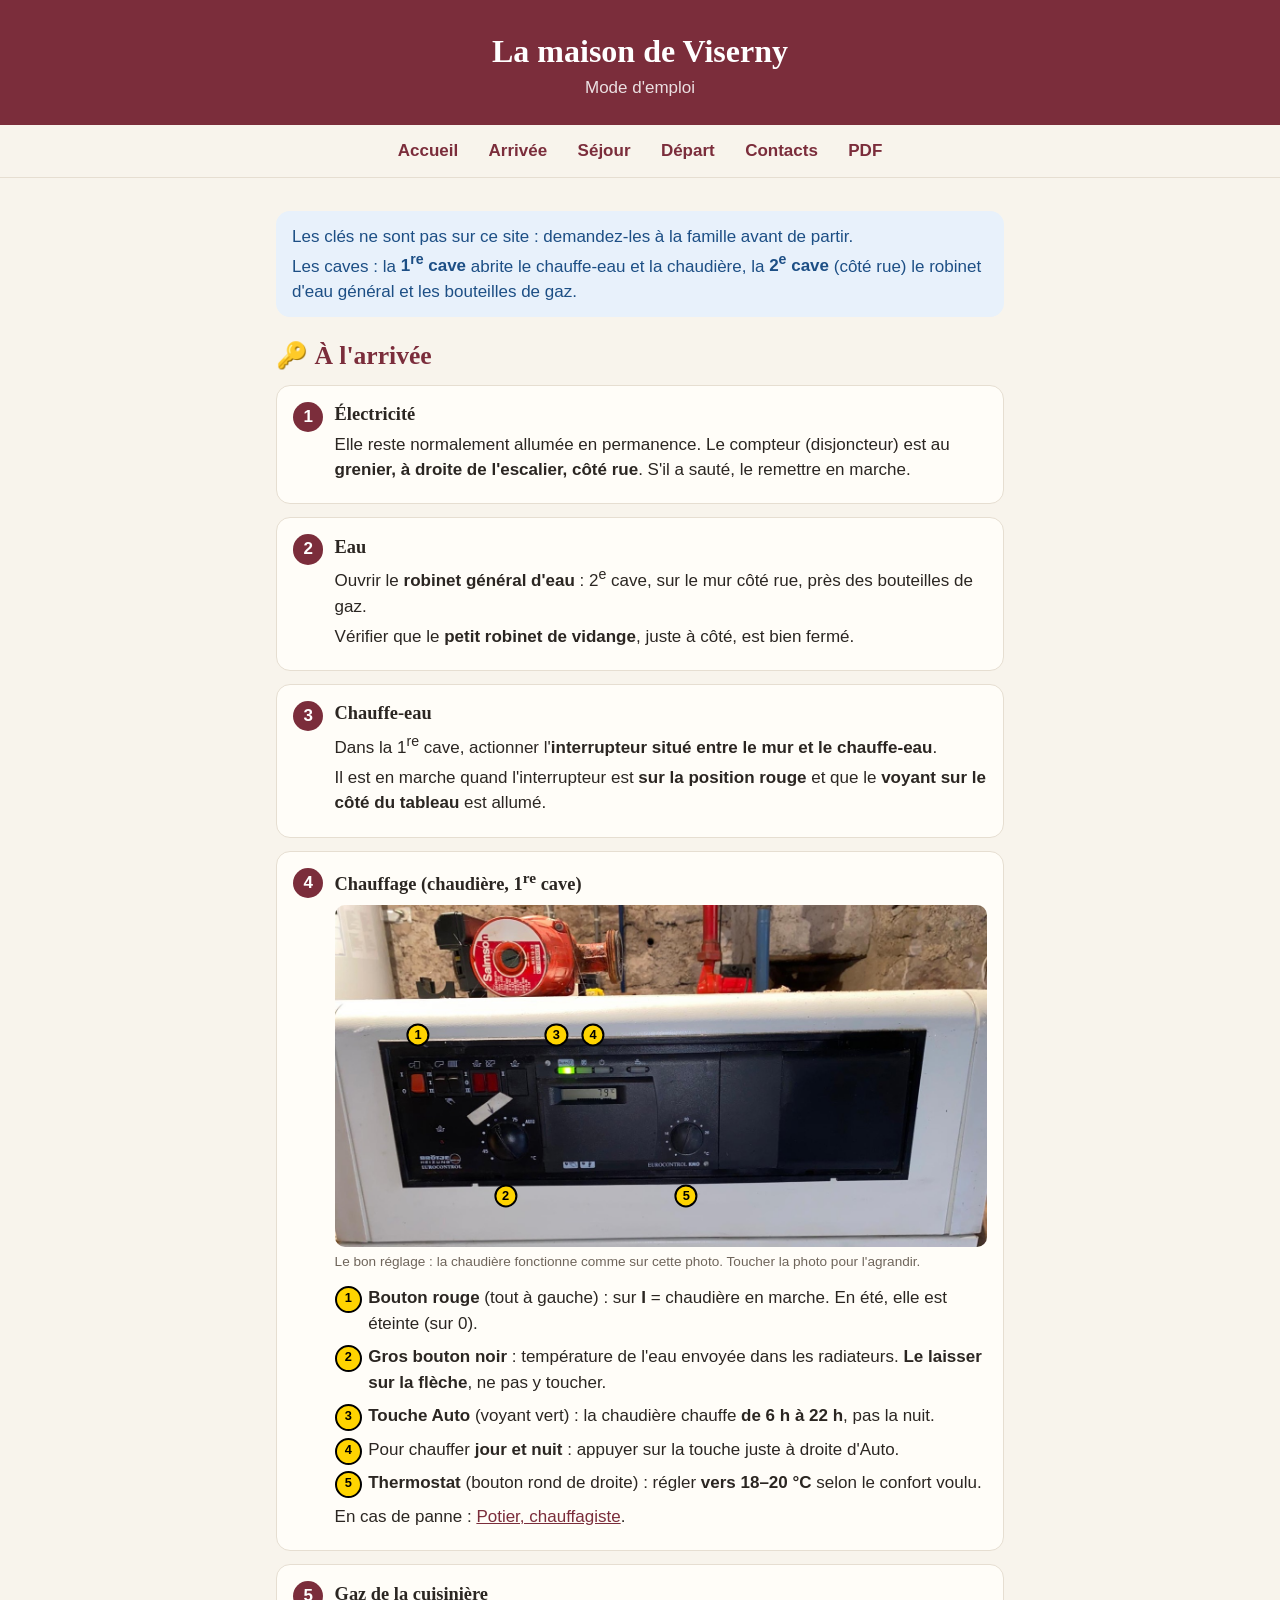
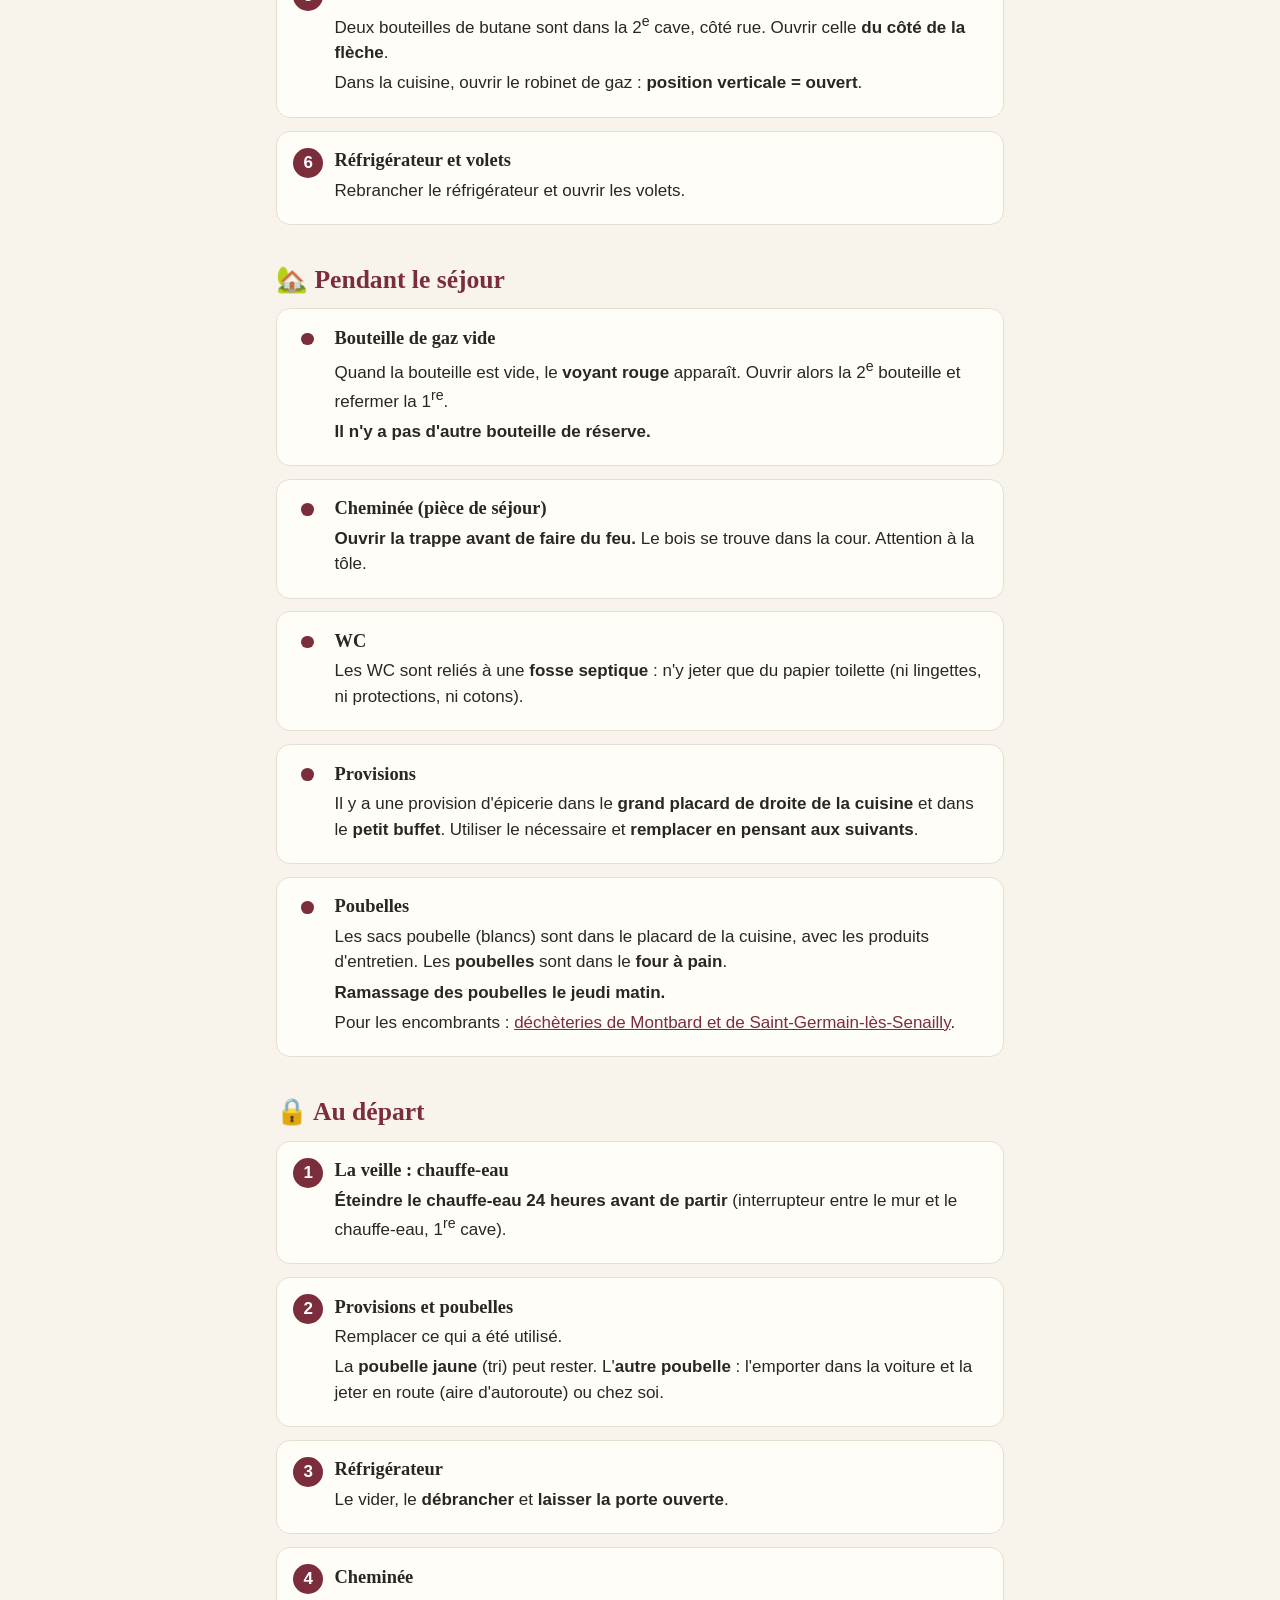
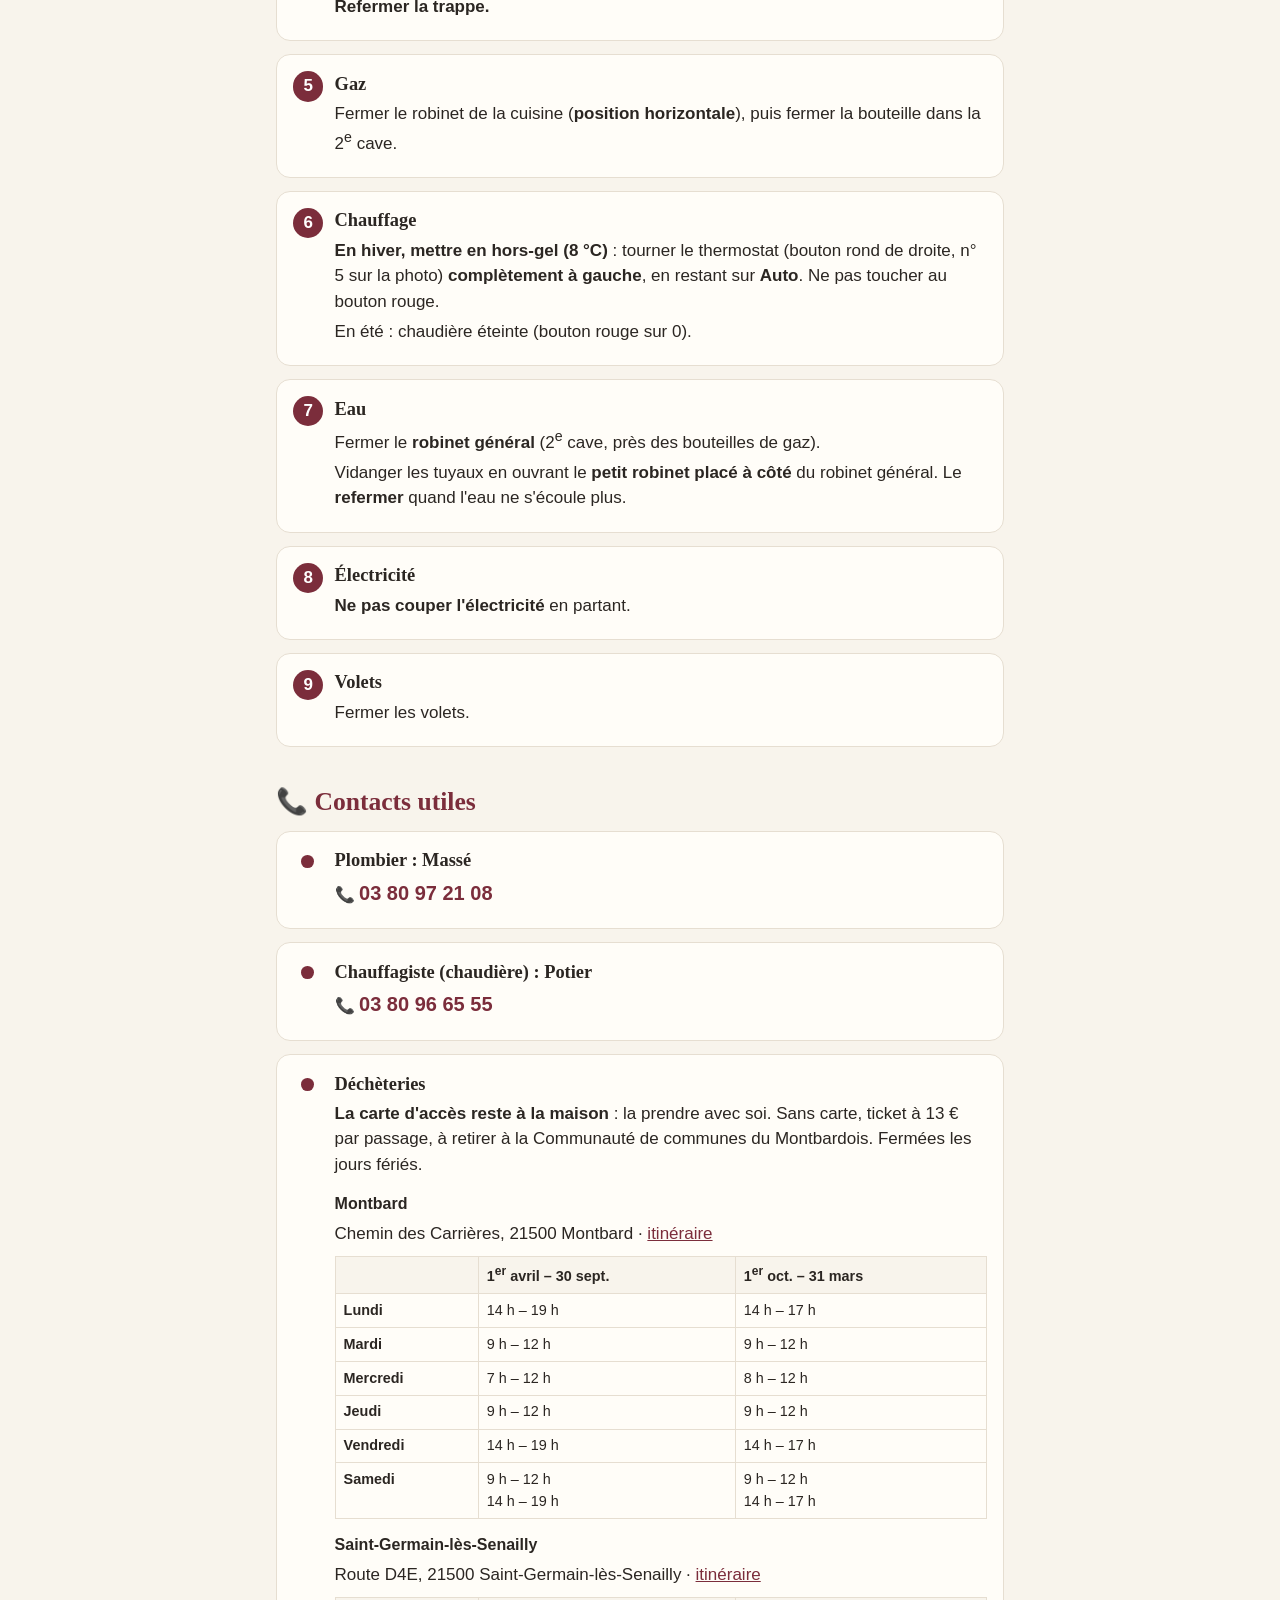
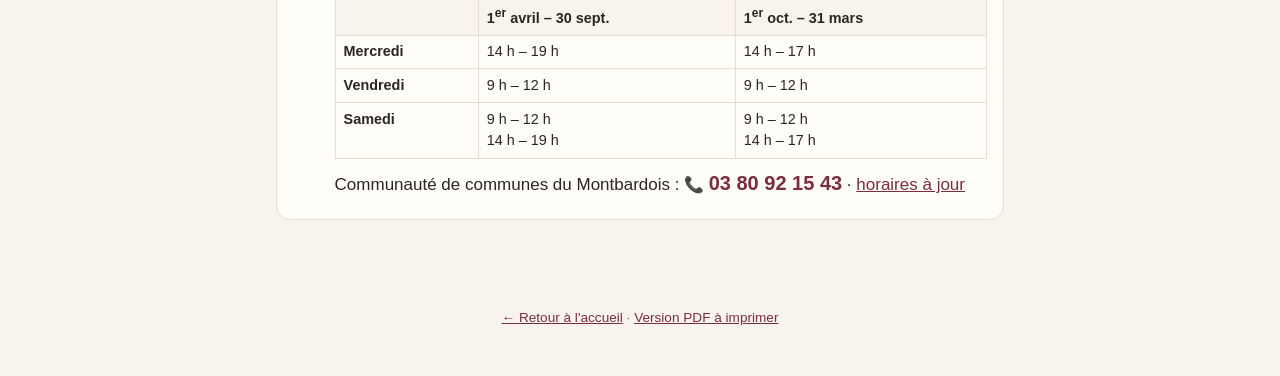
==== commit 15375ff9: "Poubelles : ramassage le jeudi, bacs dans le four à pain ; déchèterie de Montbard et carte d'accès C" ====
--- a/consignes.html
+++ b/consignes.html
@@ -108,8 +108,9 @@
         </li>
         <li>
           <h3>Poubelles</h3>
-          <p>Les sacs poubelle (blancs) sont dans le placard de la cuisine, avec les produits d'entretien.</p>
-          <p>Une <strong>benne</strong> est installée <strong>place de la Mairie tous les samedis matin</strong>.</p>
+          <p>Les sacs poubelle (blancs) sont dans le placard de la cuisine, avec les produits d'entretien. Les <strong>poubelles</strong> sont dans le <strong>four à pain</strong>.</p>
+          <p><strong>Ramassage des poubelles le jeudi matin.</strong></p>
+          <p>Pour les encombrants : <a href="#contacts">déchèteries de Montbard et de Saint-Germain-lès-Senailly</a>.</p>
         </li>
       </ol>
     </section>
@@ -123,7 +124,8 @@
         </li>
         <li>
           <h3>Provisions et poubelles</h3>
-          <p>Remplacer ce qui a été utilisé. Ne pas laisser de poubelle (benne place de la Mairie le samedi matin).</p>
+          <p>Remplacer ce qui a été utilisé.</p>
+          <p>La <strong>poubelle jaune</strong> (tri) peut rester. L'<strong>autre poubelle</strong> : l'emporter dans la voiture et la jeter en route (aire d'autoroute) ou chez soi.</p>
         </li>
         <li>
           <h3>Réfrigérateur</h3>
@@ -170,7 +172,22 @@
           <p><a class="tel" href="tel:+33380966555">03 80 96 65 55</a></p>
         </li>
         <li>
-          <h3>Déchèterie de Saint-Germain-lès-Senailly</h3>
+          <h3>Déchèteries</h3>
+          <p><strong>La carte d'accès reste à la maison</strong> : la prendre avec soi. Sans carte, ticket à 13 € par passage, à retirer à la Communauté de communes du Montbardois. Fermées les jours fériés.</p>
+          <h4>Montbard</h4>
+          <p>Chemin des Carrières, 21500 Montbard · <a href="https://www.google.com/maps/search/?api=1&amp;query=D%C3%A9ch%C3%A8terie+Montbard+Chemin+des+Carri%C3%A8res">itinéraire</a></p>
+          <table class="horaires">
+            <thead><tr><th></th><th>1<sup>er</sup> avril – 30 sept.</th><th>1<sup>er</sup> oct. – 31 mars</th></tr></thead>
+            <tbody>
+              <tr><th>Lundi</th><td>14 h – 19 h</td><td>14 h – 17 h</td></tr>
+              <tr><th>Mardi</th><td>9 h – 12 h</td><td>9 h – 12 h</td></tr>
+              <tr><th>Mercredi</th><td>7 h – 12 h</td><td>8 h – 12 h</td></tr>
+              <tr><th>Jeudi</th><td>9 h – 12 h</td><td>9 h – 12 h</td></tr>
+              <tr><th>Vendredi</th><td>14 h – 19 h</td><td>14 h – 17 h</td></tr>
+              <tr><th>Samedi</th><td>9 h – 12 h<br>14 h – 19 h</td><td>9 h – 12 h<br>14 h – 17 h</td></tr>
+            </tbody>
+          </table>
+          <h4>Saint-Germain-lès-Senailly</h4>
           <p>Route D4E, 21500 Saint-Germain-lès-Senailly · <a href="https://www.google.com/maps/search/?api=1&amp;query=D%C3%A9ch%C3%A8terie+Saint-Germain-l%C3%A8s-Senailly">itinéraire</a></p>
           <table class="horaires">
             <thead><tr><th></th><th>1<sup>er</sup> avril – 30 sept.</th><th>1<sup>er</sup> oct. – 31 mars</th></tr></thead>
@@ -180,7 +197,6 @@
               <tr><th>Samedi</th><td>9 h – 12 h<br>14 h – 19 h</td><td>9 h – 12 h<br>14 h – 17 h</td></tr>
             </tbody>
           </table>
-          <p>Fermée les jours fériés. <strong>Carte de déchèterie ou ticket obligatoire</strong> (ticket à 13 € par passage, à retirer à la Communauté de communes du Montbardois).</p>
           <p>Communauté de communes du Montbardois : <a class="tel" href="tel:+33380921543">03 80 92 15 43</a> · <a href="https://www.cc-montbardois.fr/les-decheteries/">horaires à jour</a></p>
         </li>
       </ol>
--- a/style.css
+++ b/style.css
@@ -274,3 +274,4 @@
 @media print {
   #contacts { break-before: page; }
 }
+ol.etapes h4 { margin: .9rem 0 .2rem; font-size: 1rem; }
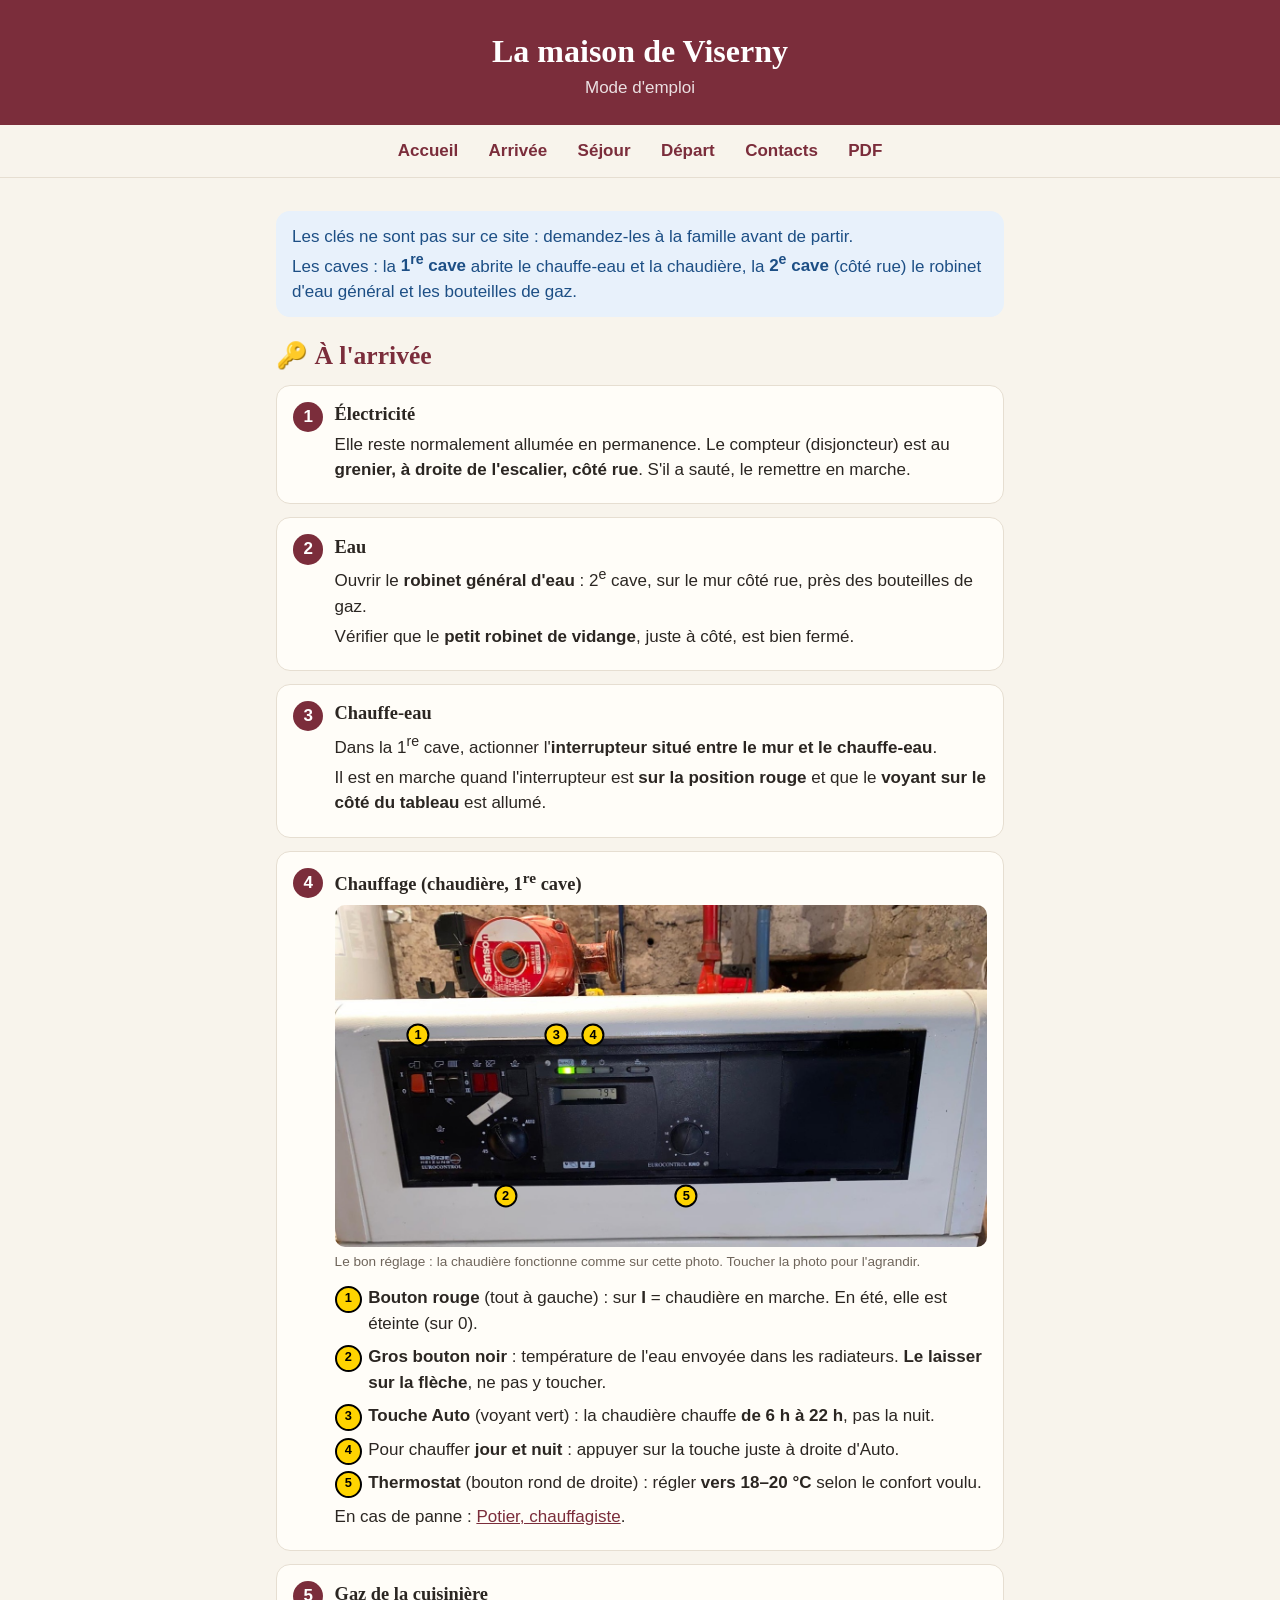
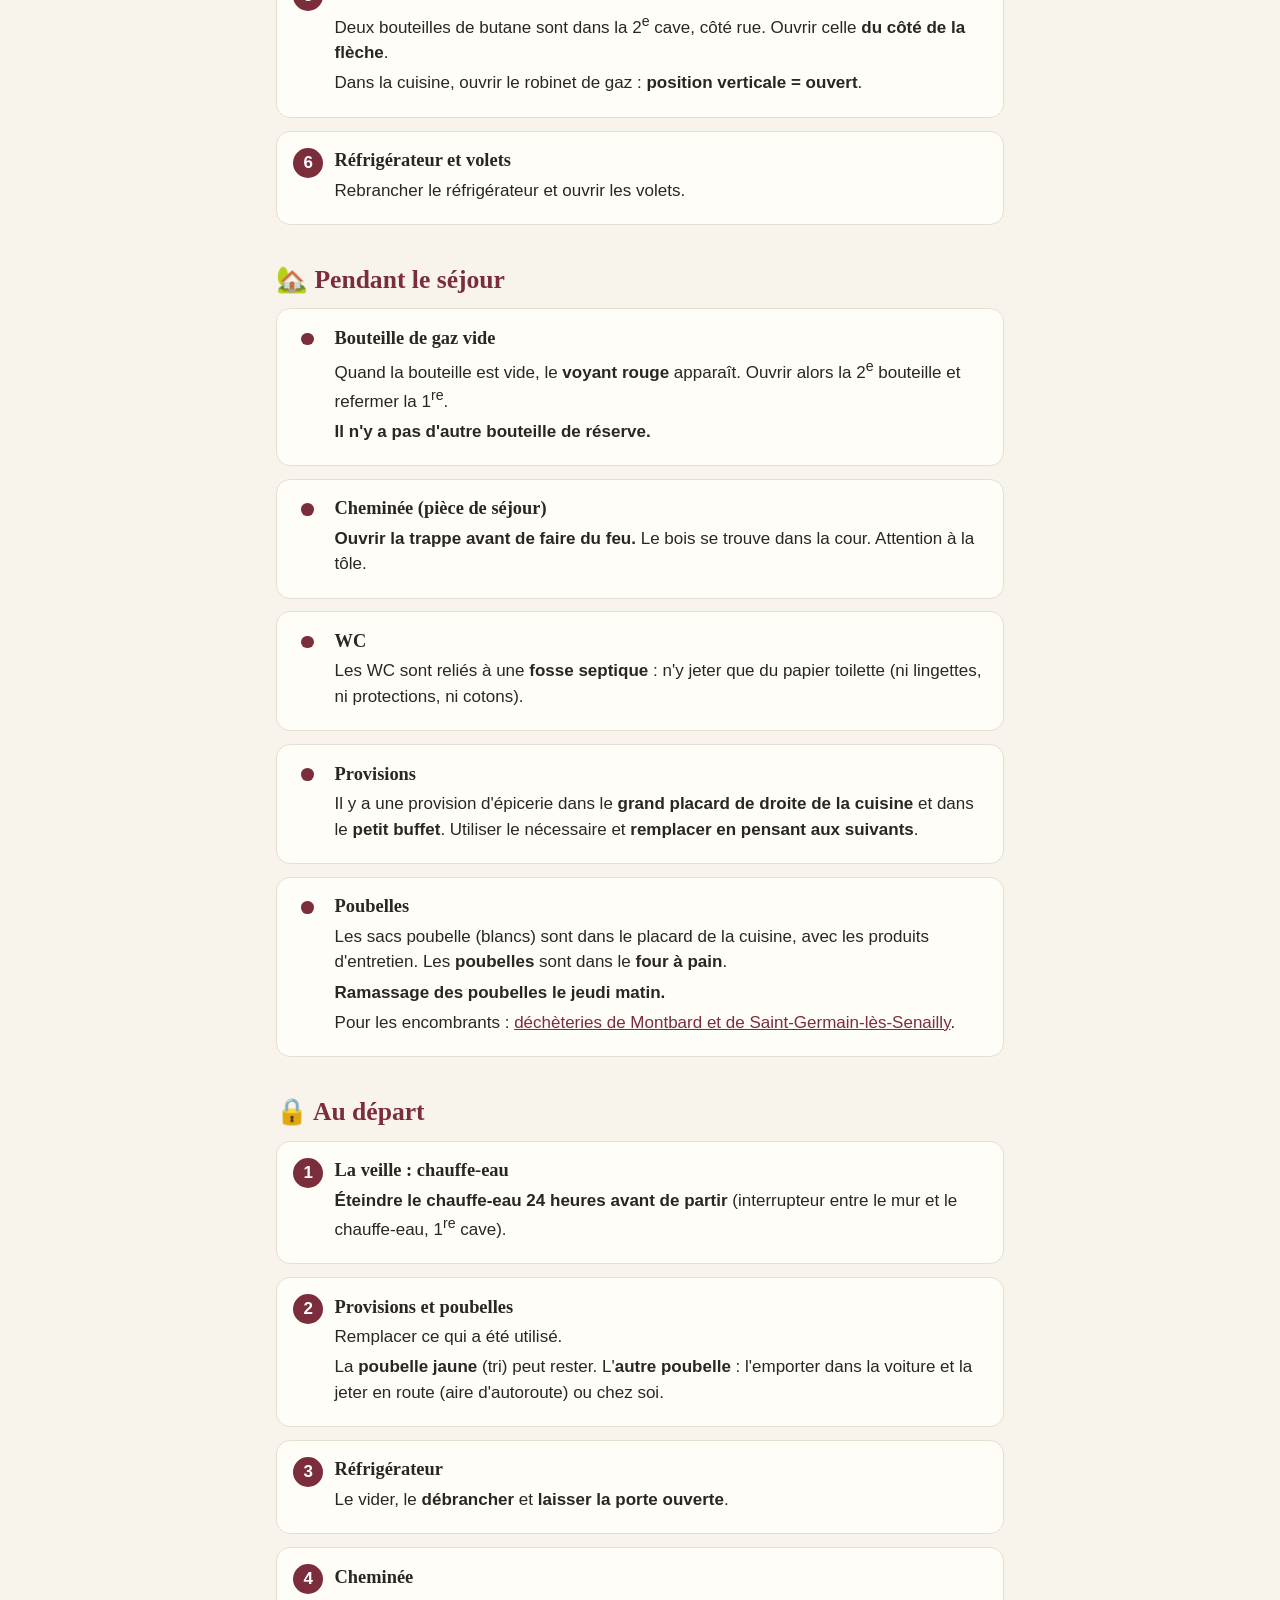
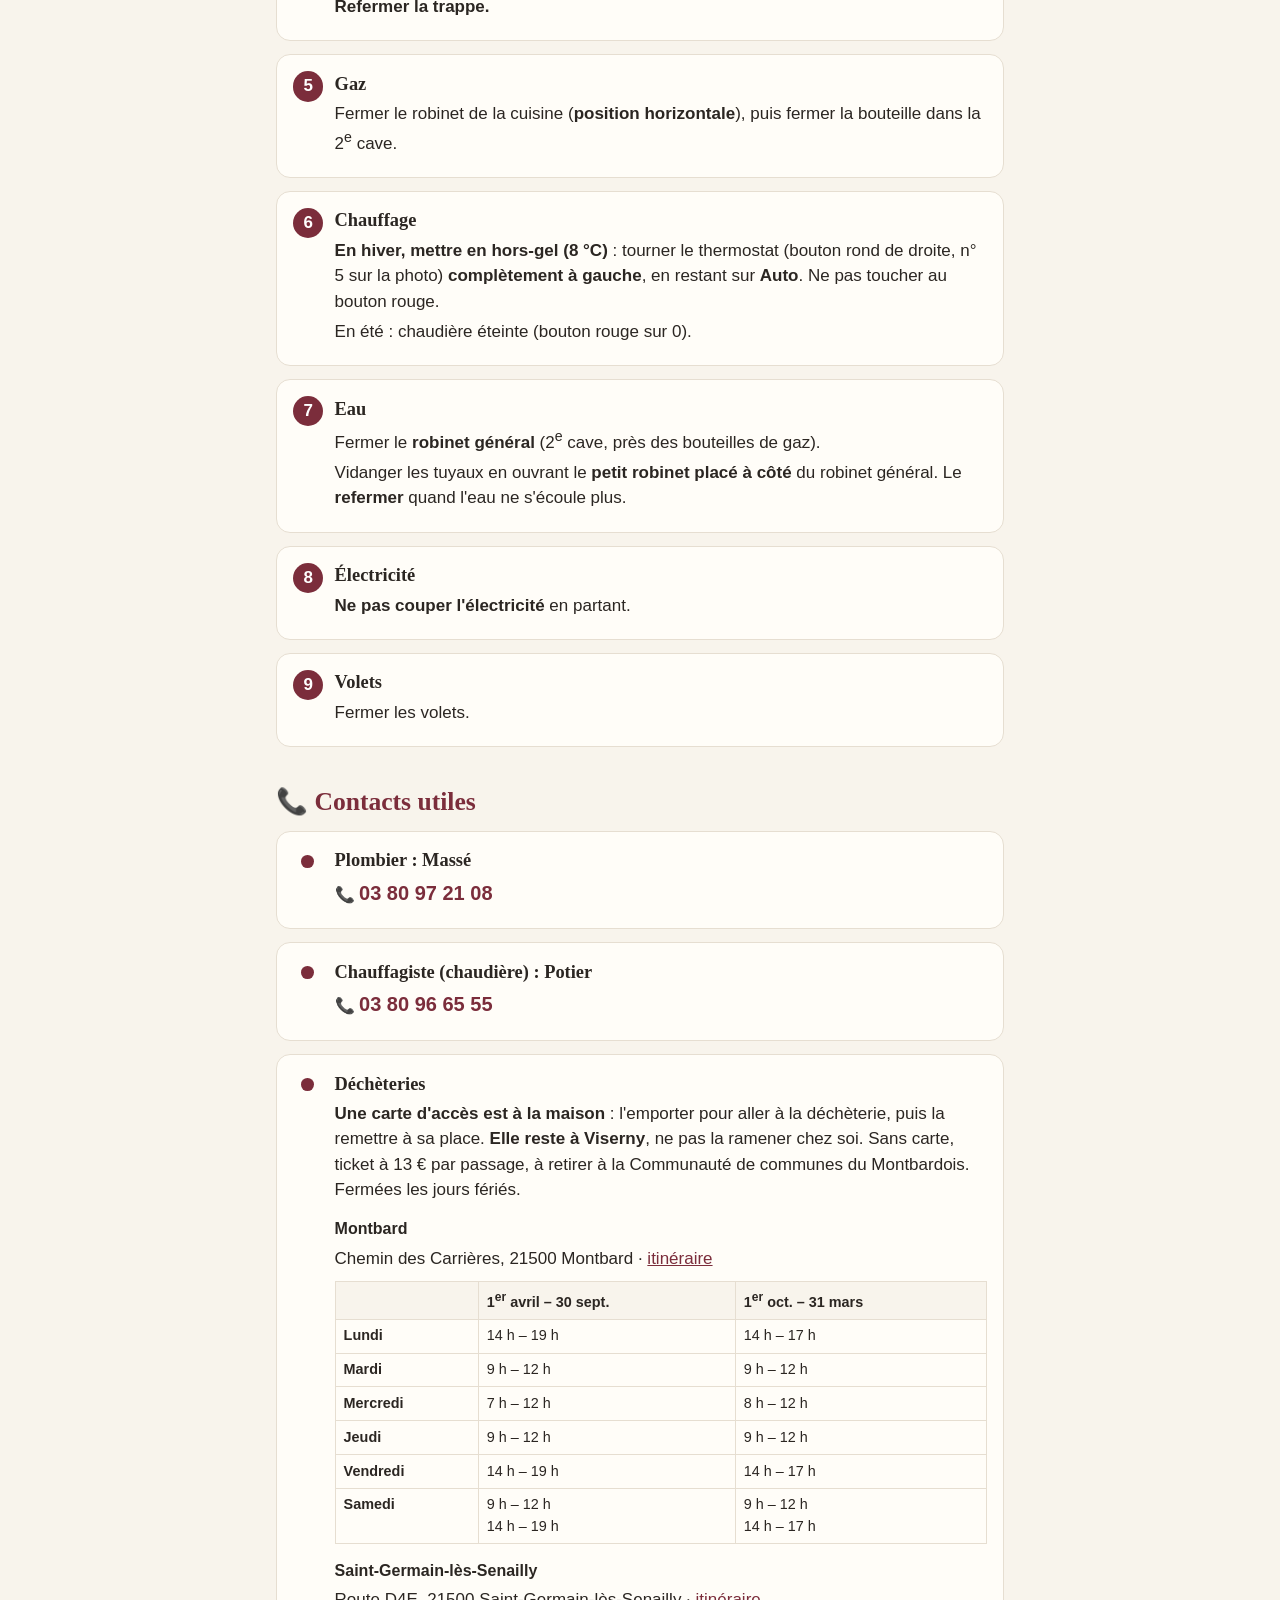
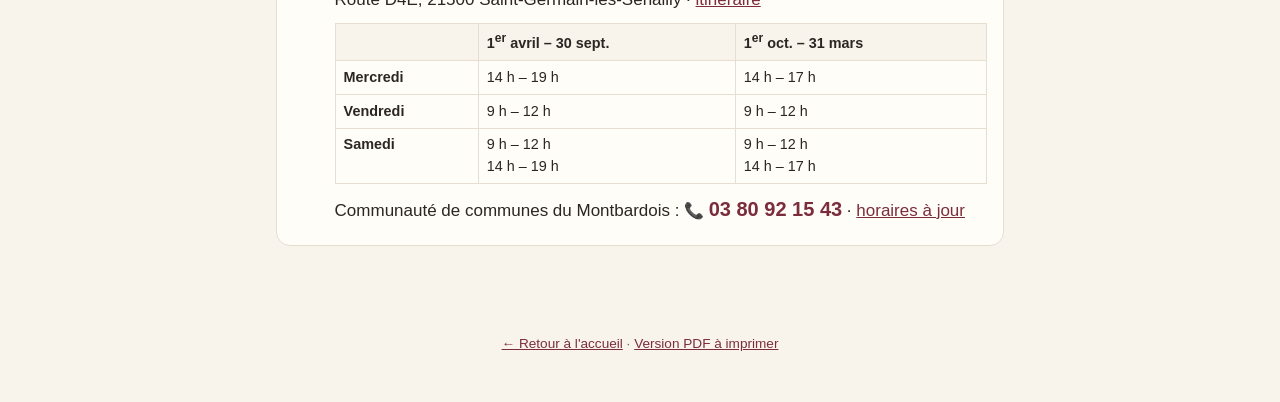
==== commit bdb8096a: "Carte de déchèterie : formulation sans ambiguïté Co-Authored-By: Claude Opus 5.5 <noreply@anthropic." ====
--- a/consignes.html
+++ b/consignes.html
@@ -173,7 +173,7 @@
         </li>
         <li>
           <h3>Déchèteries</h3>
-          <p><strong>La carte d'accès reste à la maison</strong> : la prendre avec soi. Sans carte, ticket à 13 € par passage, à retirer à la Communauté de communes du Montbardois. Fermées les jours fériés.</p>
+          <p><strong>Une carte d'accès est à la maison</strong> : l'emporter pour aller à la déchèterie, puis la remettre à sa place. <strong>Elle reste à Viserny</strong>, ne pas la ramener chez soi. Sans carte, ticket à 13 € par passage, à retirer à la Communauté de communes du Montbardois. Fermées les jours fériés.</p>
           <h4>Montbard</h4>
           <p>Chemin des Carrières, 21500 Montbard · <a href="https://www.google.com/maps/search/?api=1&amp;query=D%C3%A9ch%C3%A8terie+Montbard+Chemin+des+Carri%C3%A8res">itinéraire</a></p>
           <table class="horaires">
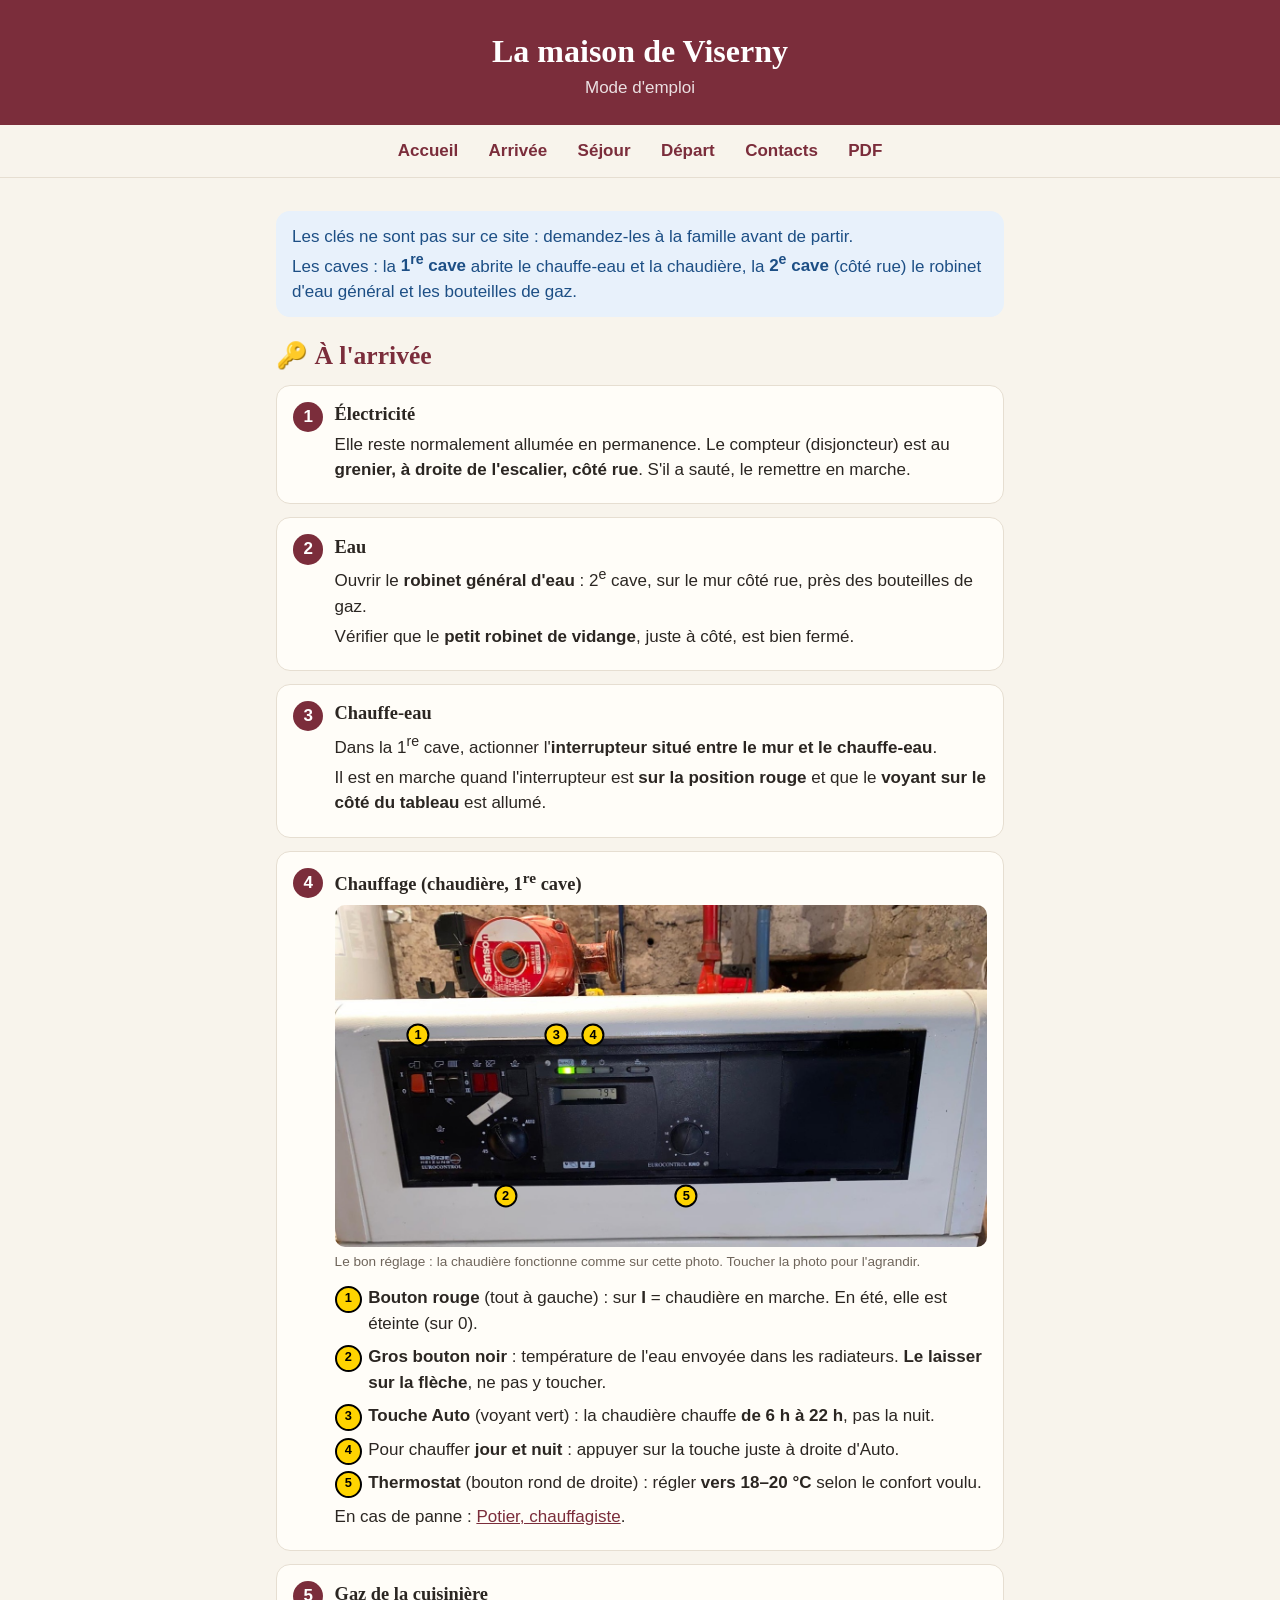
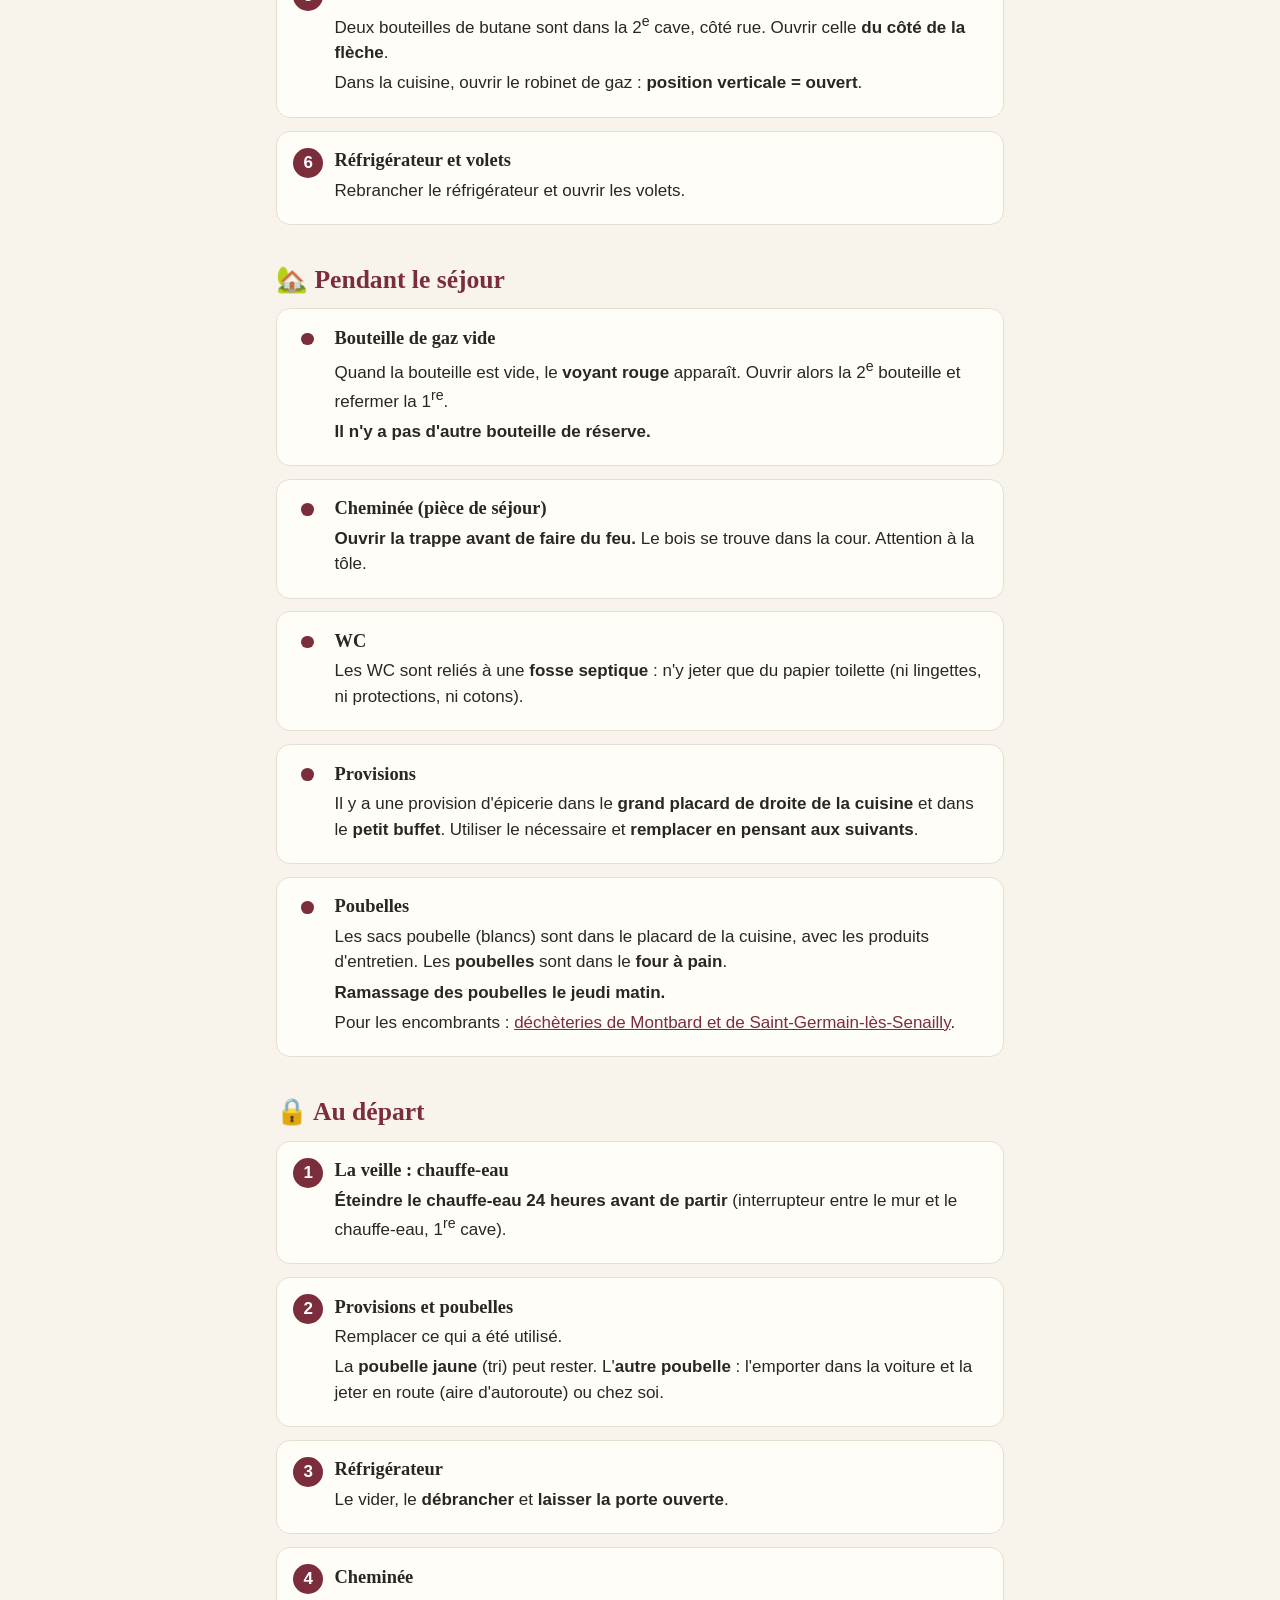
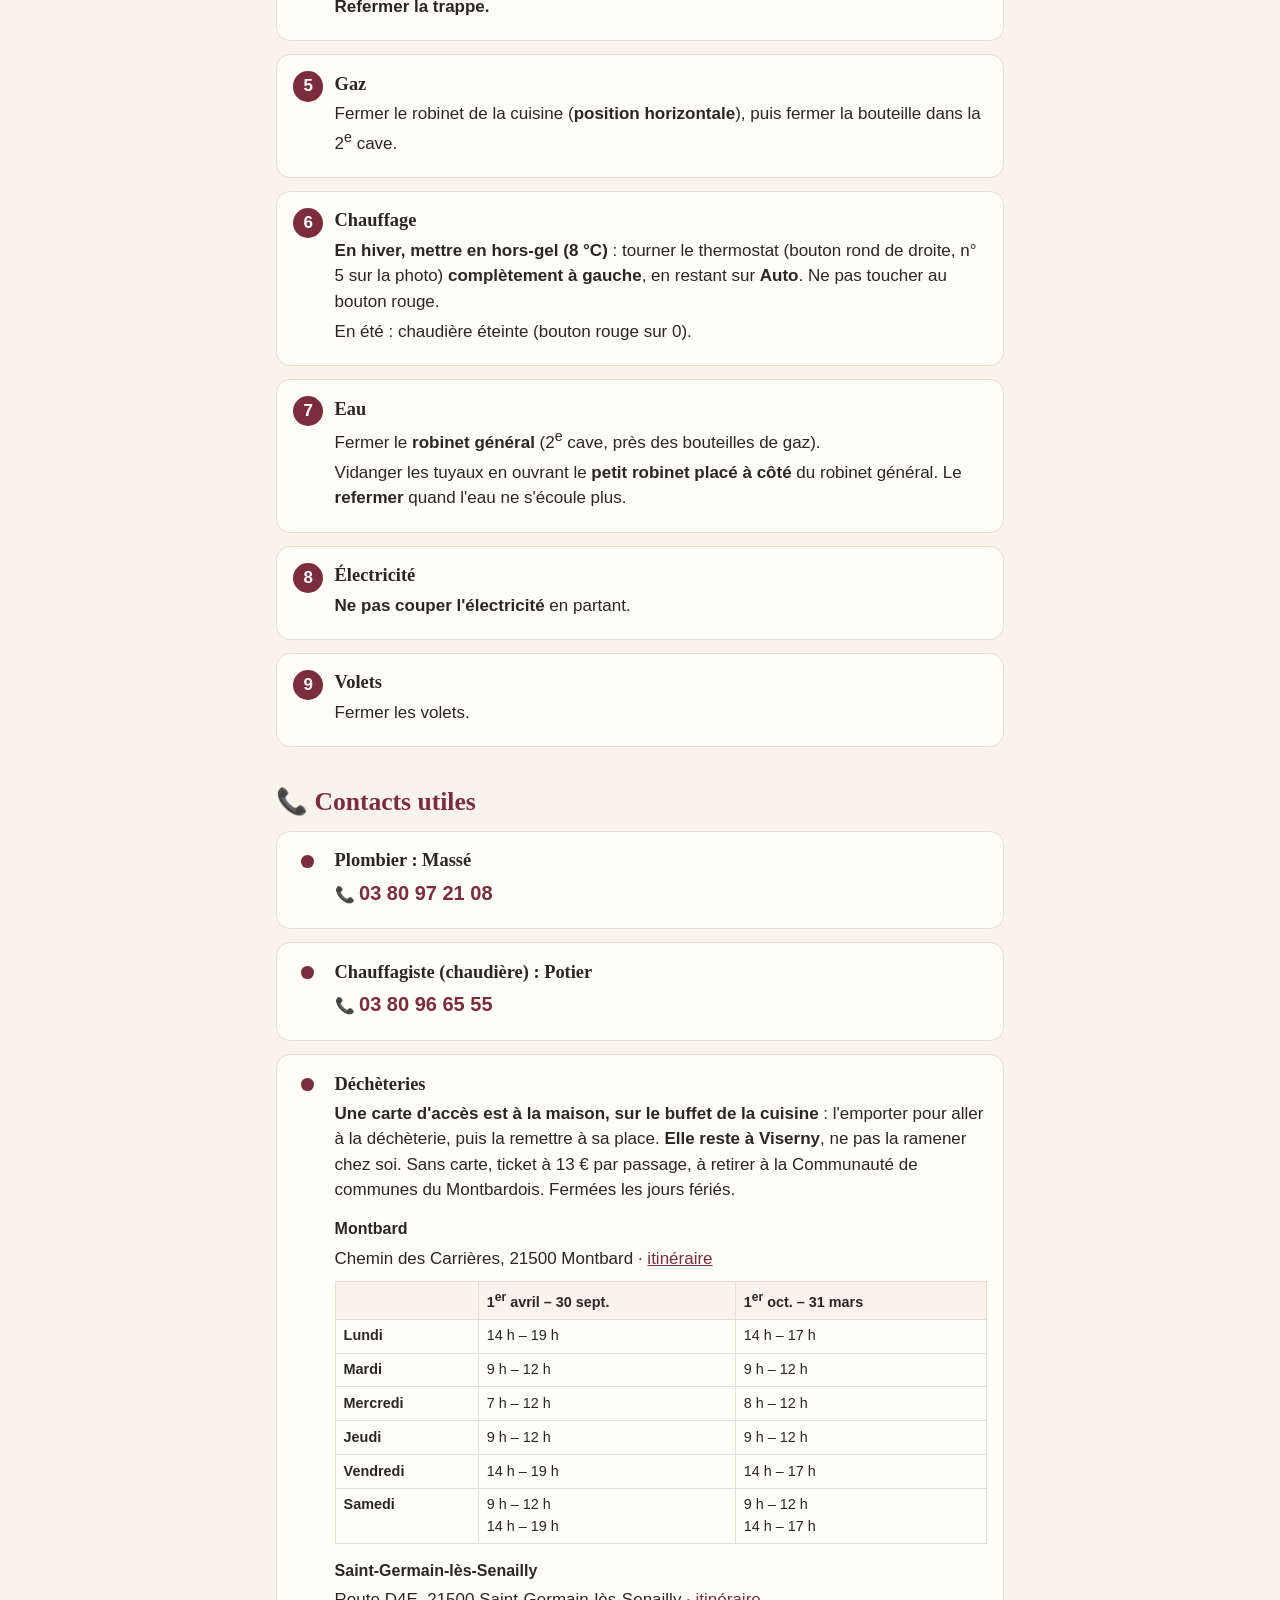
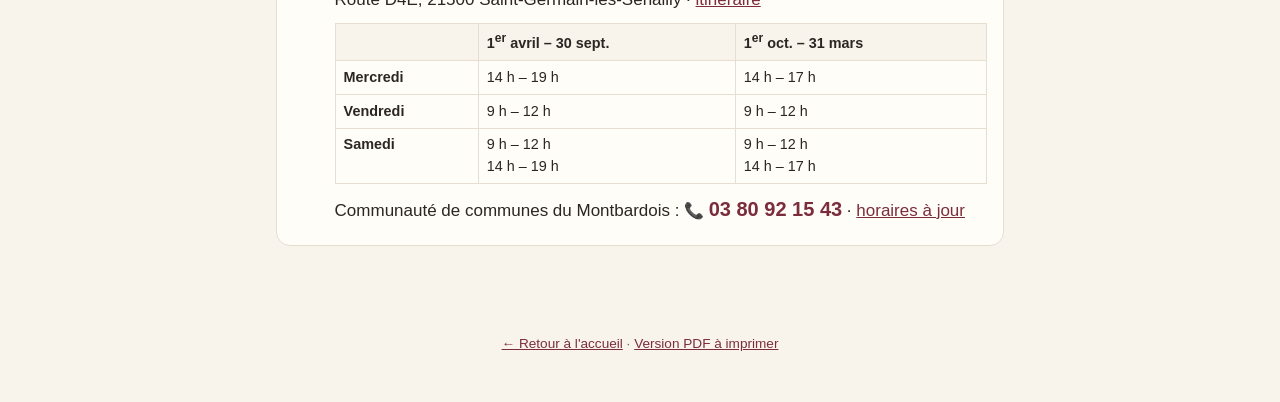
==== commit 35cb22d5: "Carte de déchèterie : sur le buffet de la cuisine Co-Authored-By: Claude Opus 5.5 <noreply@anthropic" ====
--- a/consignes.html
+++ b/consignes.html
@@ -173,7 +173,7 @@
         </li>
         <li>
           <h3>Déchèteries</h3>
-          <p><strong>Une carte d'accès est à la maison</strong> : l'emporter pour aller à la déchèterie, puis la remettre à sa place. <strong>Elle reste à Viserny</strong>, ne pas la ramener chez soi. Sans carte, ticket à 13 € par passage, à retirer à la Communauté de communes du Montbardois. Fermées les jours fériés.</p>
+          <p><strong>Une carte d'accès est à la maison, sur le buffet de la cuisine</strong> : l'emporter pour aller à la déchèterie, puis la remettre à sa place. <strong>Elle reste à Viserny</strong>, ne pas la ramener chez soi. Sans carte, ticket à 13 € par passage, à retirer à la Communauté de communes du Montbardois. Fermées les jours fériés.</p>
           <h4>Montbard</h4>
           <p>Chemin des Carrières, 21500 Montbard · <a href="https://www.google.com/maps/search/?api=1&amp;query=D%C3%A9ch%C3%A8terie+Montbard+Chemin+des+Carri%C3%A8res">itinéraire</a></p>
           <table class="horaires">
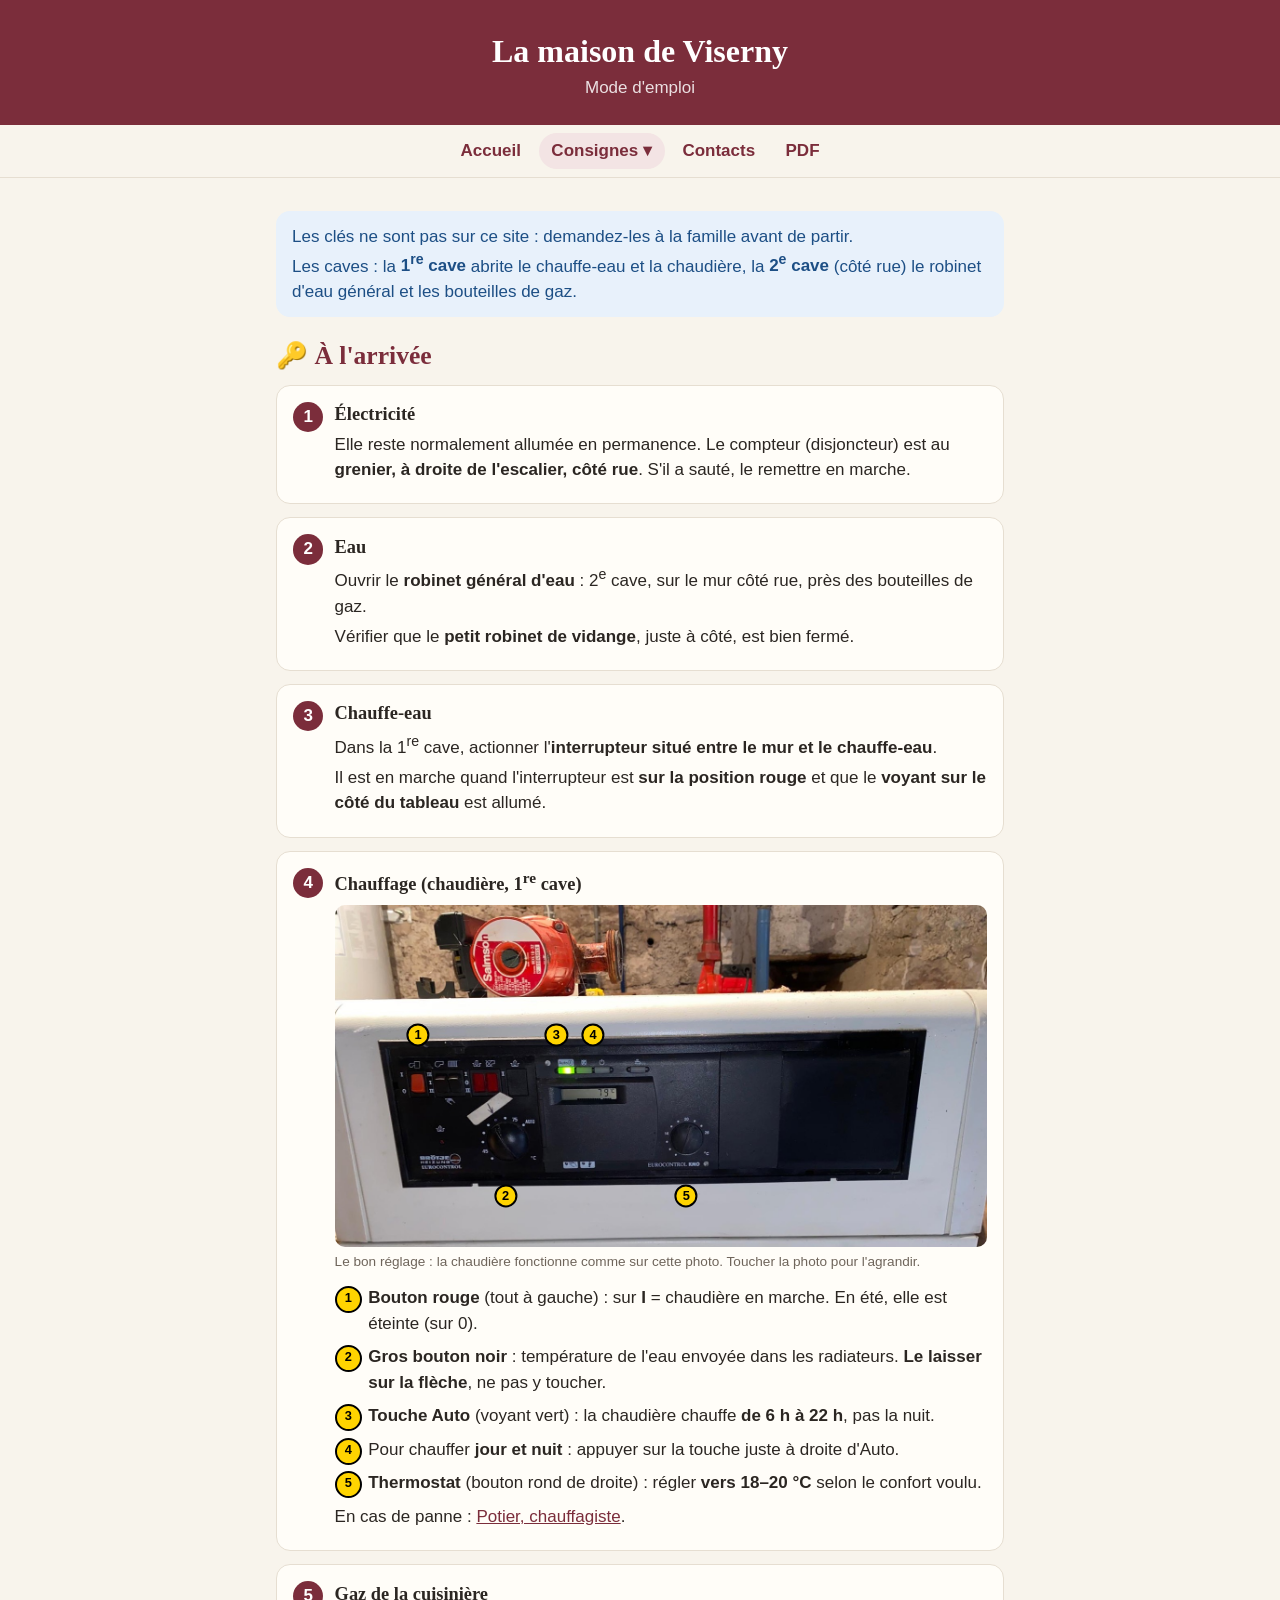
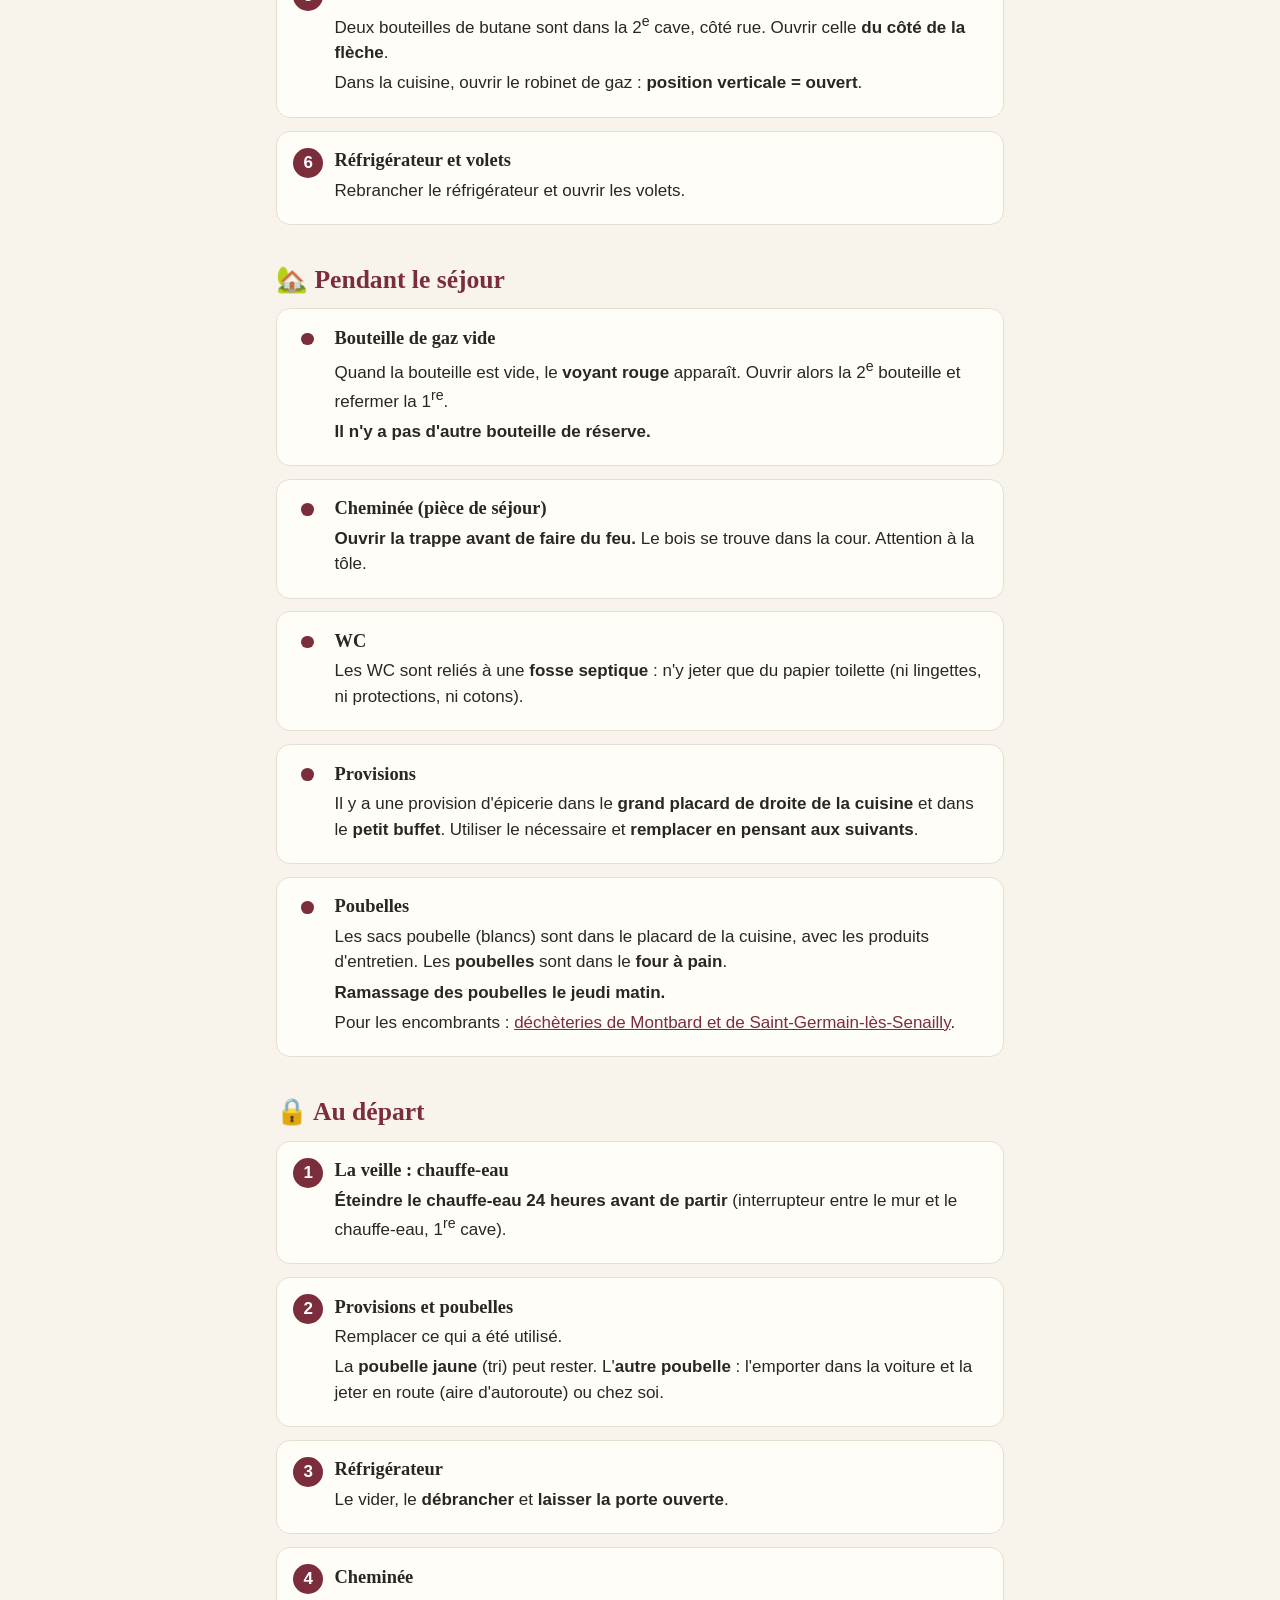
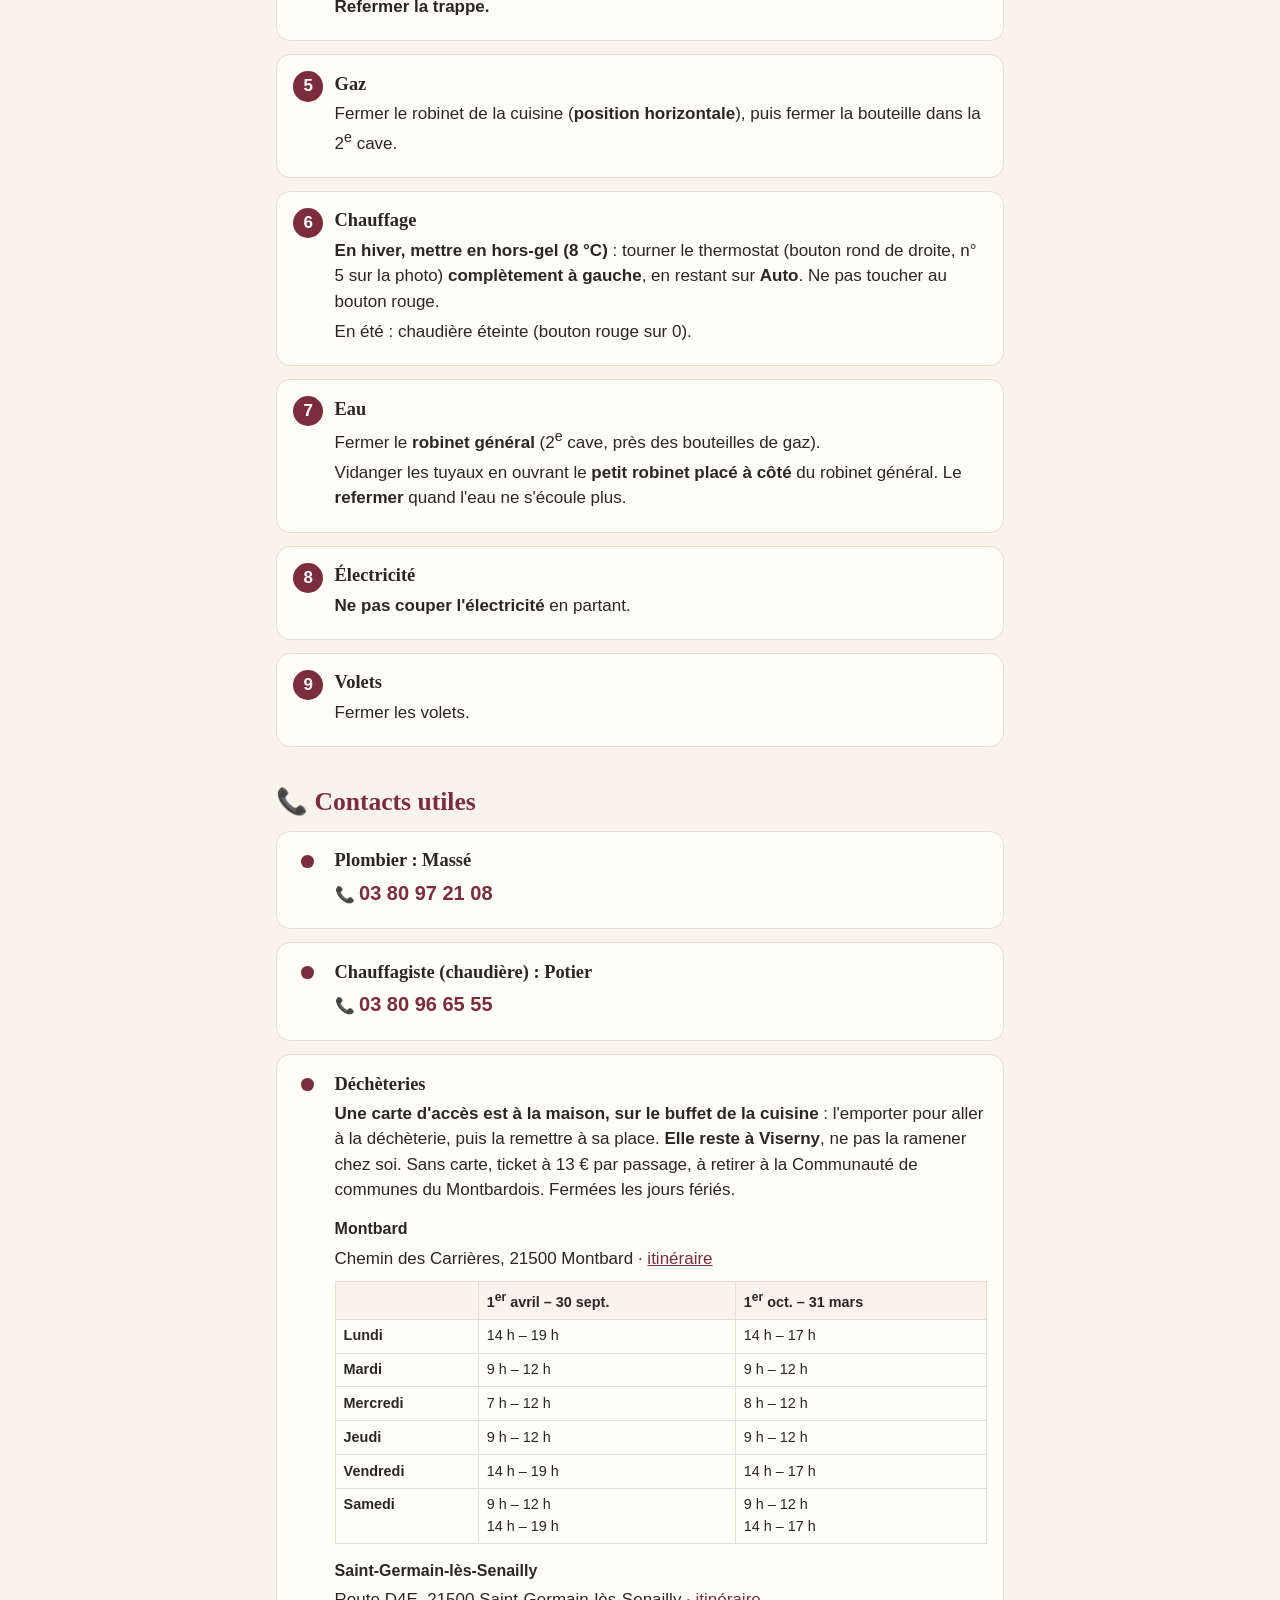
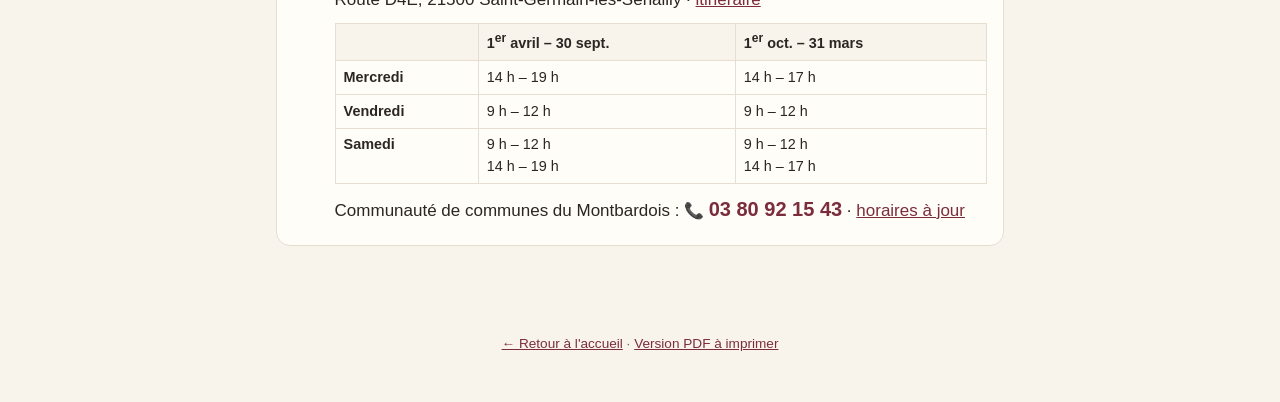
==== commit beeaa8e8: "Menu unique sur les deux pages : Accueil, Consignes (déroulant Arrivée / Séjour / Départ), Contacts," ====
--- a/consignes.html
+++ b/consignes.html
@@ -24,10 +24,15 @@
 
   <nav class="menu">
     <a href="index.html">Accueil</a>
-    <a href="#ouvrir">Arrivée</a>
-    <a href="#sejour">Séjour</a>
-    <a href="#fermer">Départ</a>
-    <a href="#contacts">Contacts</a>
+    <details class="deroulant">
+      <summary>Consignes</summary>
+      <div class="sous-menu">
+        <a href="consignes.html#ouvrir">🔑 À l'arrivée</a>
+        <a href="consignes.html#sejour">🏡 Pendant le séjour</a>
+        <a href="consignes.html#fermer">🔒 Au départ</a>
+      </div>
+    </details>
+    <a href="consignes.html#contacts">Contacts</a>
     <a href="consignes.pdf">PDF</a>
   </nav>
 
@@ -204,5 +209,6 @@
   </main>
 
   <footer><a href="index.html">← Retour à l'accueil</a> · <a href="consignes.pdf">Version PDF à imprimer</a></footer>
+  <script src="menu.js"></script>
 </body>
 </html>
--- a/style.css
+++ b/style.css
@@ -40,23 +40,45 @@
   top: 0;
   z-index: 10;
   display: flex;
+  justify-content: center;
   gap: .3rem;
   padding: .5rem;
   background: var(--fond);
   border-bottom: 1px solid var(--pierre);
-  overflow-x: auto;
-}
-nav.menu a {
+}
+nav.menu a, nav.menu summary {
   padding: .35rem .8rem;
   border-radius: 999px;
+  color: var(--vin);
   text-decoration: none;
   white-space: nowrap;
   font-weight: 600;
-}
-nav.menu a:hover, nav.menu a[aria-current] { background: var(--vin-clair); }
-/* Centré quand ça tient, défilable sans couper le premier lien sinon */
-nav.menu a:first-child { margin-left: auto; }
-nav.menu a:last-child { margin-right: auto; }
+  cursor: pointer;
+}
+nav.menu a:hover, nav.menu summary:hover,
+nav.menu a[aria-current], nav.menu .deroulant.actif > summary { background: var(--vin-clair); }
+
+/* Menu déroulant « Consignes » */
+.deroulant { position: relative; }
+.deroulant summary { list-style: none; }
+.deroulant summary::-webkit-details-marker { display: none; }
+.deroulant summary::after { content: " ▾"; }
+.deroulant[open] summary::after { content: " ▴"; }
+.sous-menu {
+  position: absolute;
+  top: calc(100% + .45rem);
+  left: 50%;
+  transform: translateX(-50%);
+  display: flex;
+  flex-direction: column;
+  min-width: 11rem;
+  padding: .4rem;
+  background: var(--carte);
+  border: 1px solid var(--pierre);
+  border-radius: var(--rayon);
+  box-shadow: 0 8px 24px rgba(0, 0, 0, .12);
+}
+nav.menu .sous-menu a { border-radius: 10px; padding: .55rem .8rem; }
 
 main { max-width: 760px; margin: 0 auto; padding: 1rem; }
 
@@ -215,7 +237,7 @@
   body { font-size: 16px; }
   header.haut h1 { font-size: 1.7rem; }
   nav.menu { gap: 0; }
-  nav.menu a { padding: .35rem .55rem; }
+  nav.menu > a, nav.menu summary { padding: .35rem .6rem; }
   /* Photo de la chaudière en pleine largeur de la carte */
   li.chaudiere figure { margin-left: -2.6rem; }
   .repere { width: 1.15rem; height: 1.15rem; font-size: .65rem; line-height: .85rem; border-width: 1.5px; }
